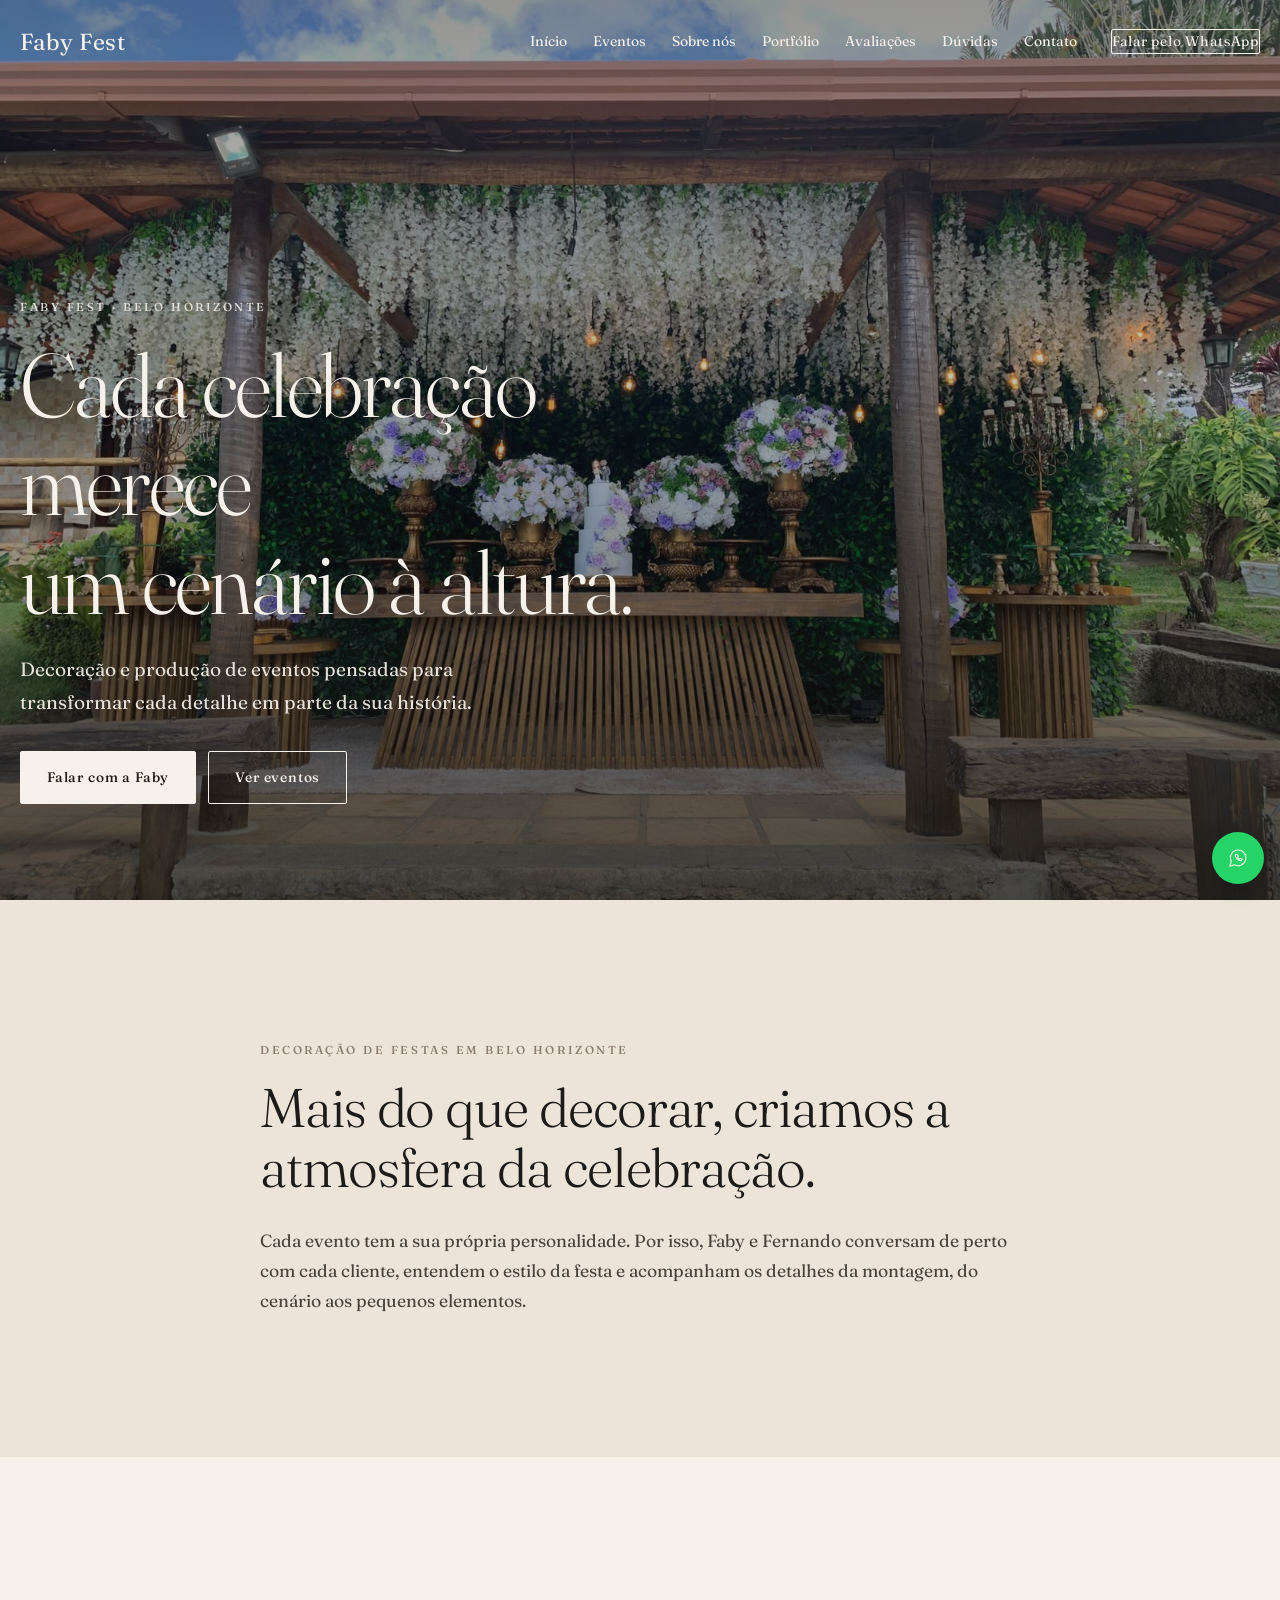
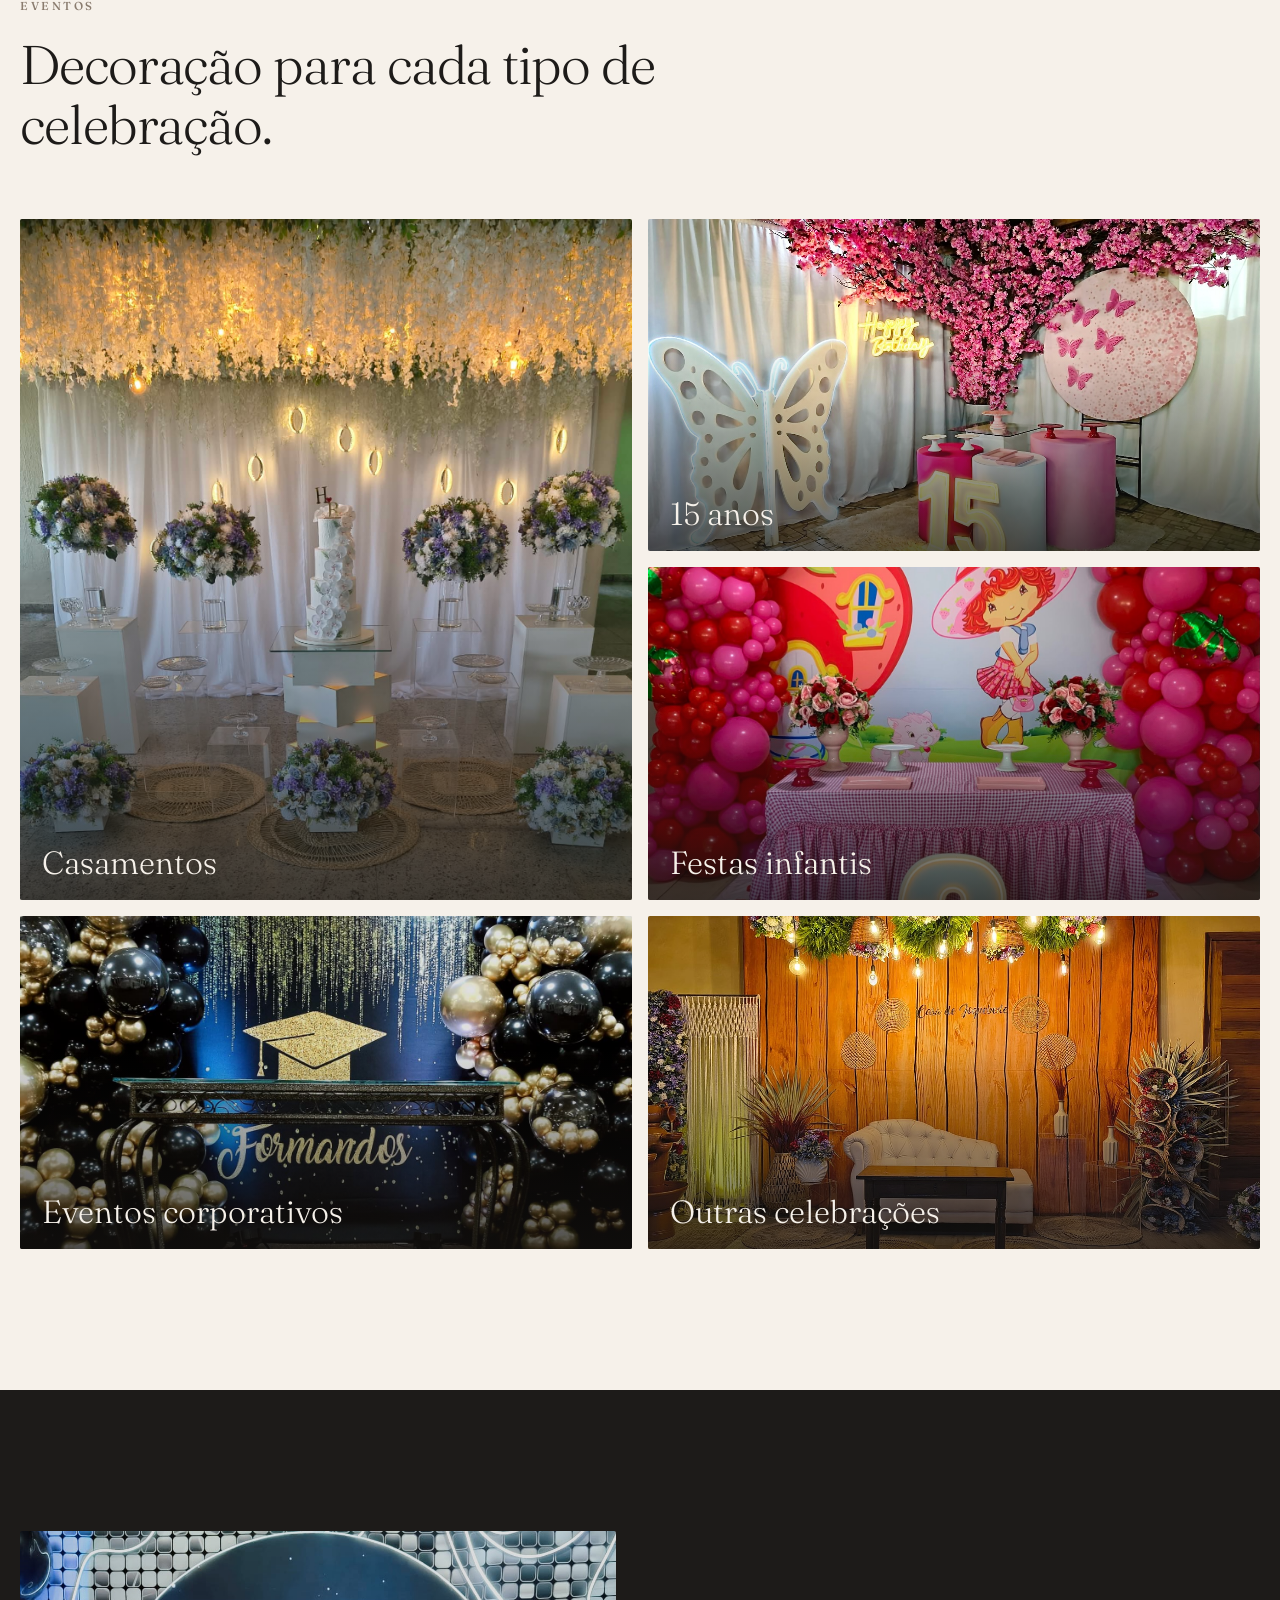
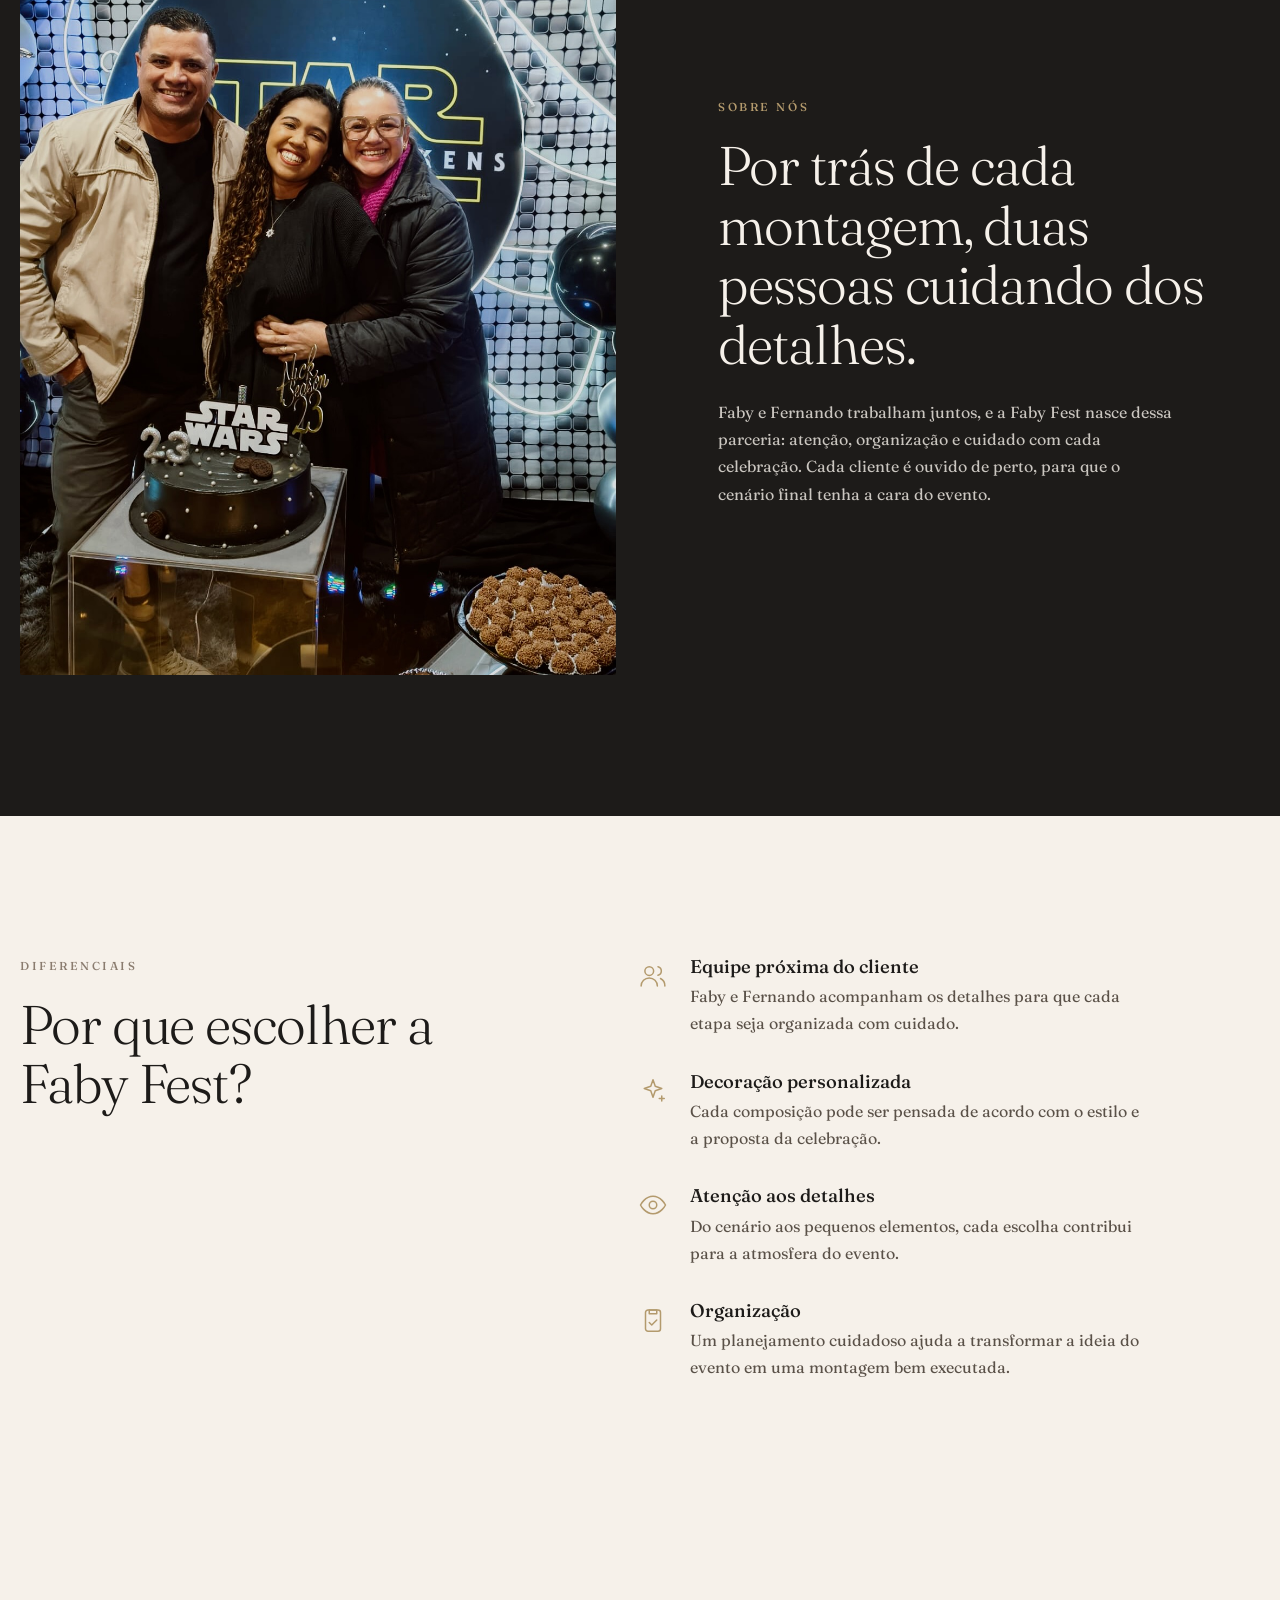
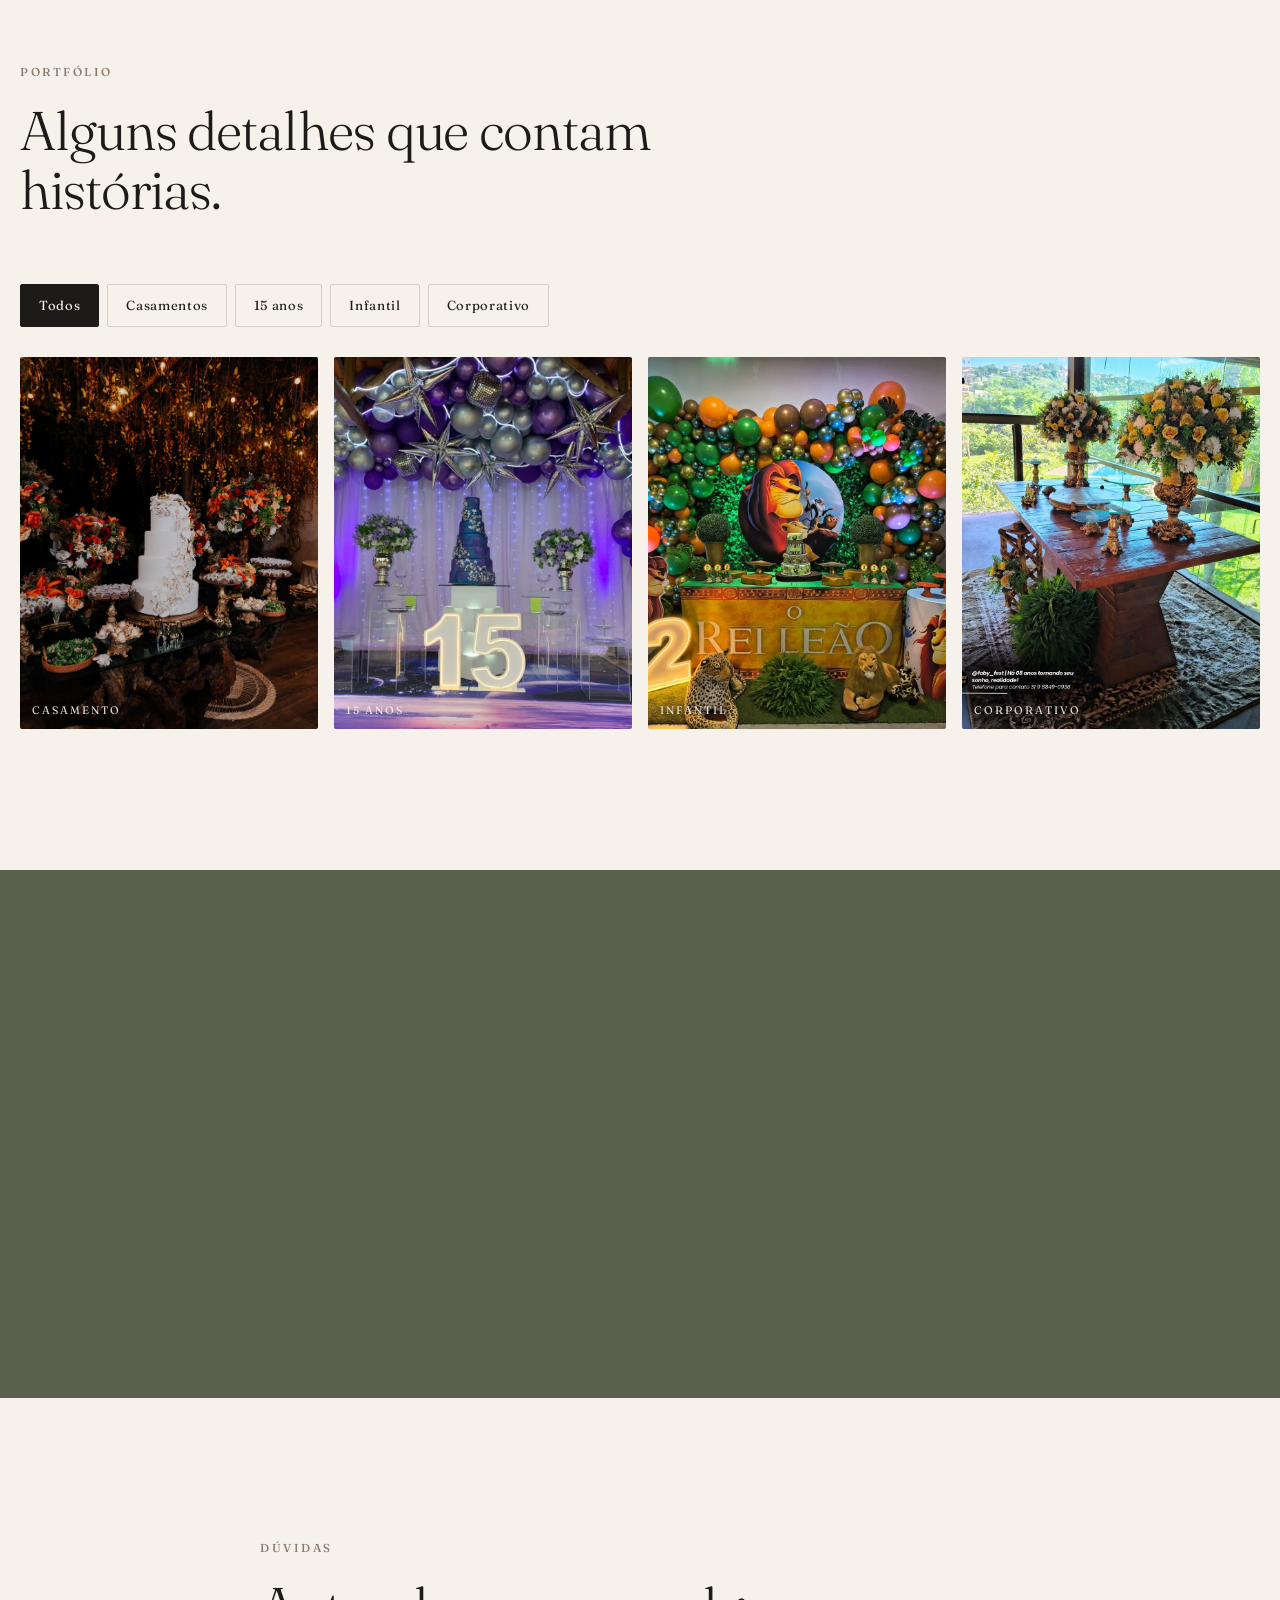
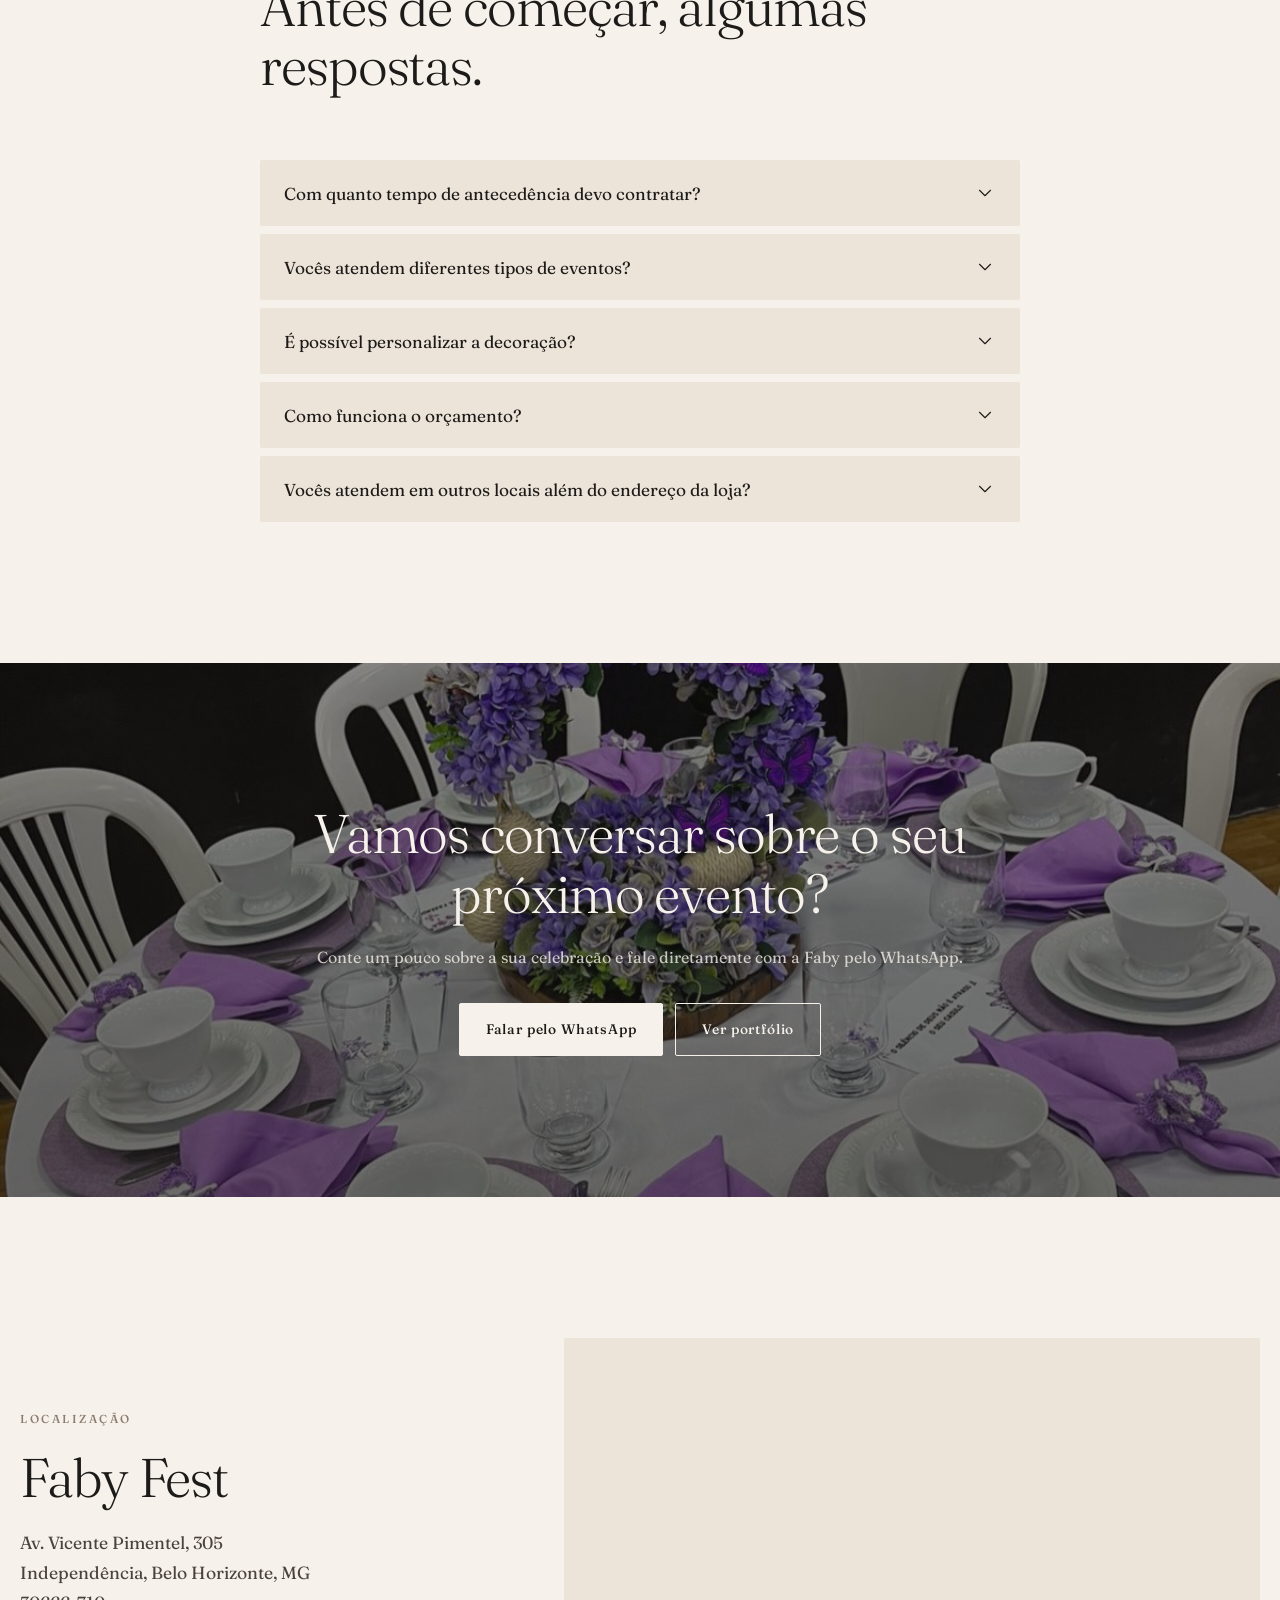
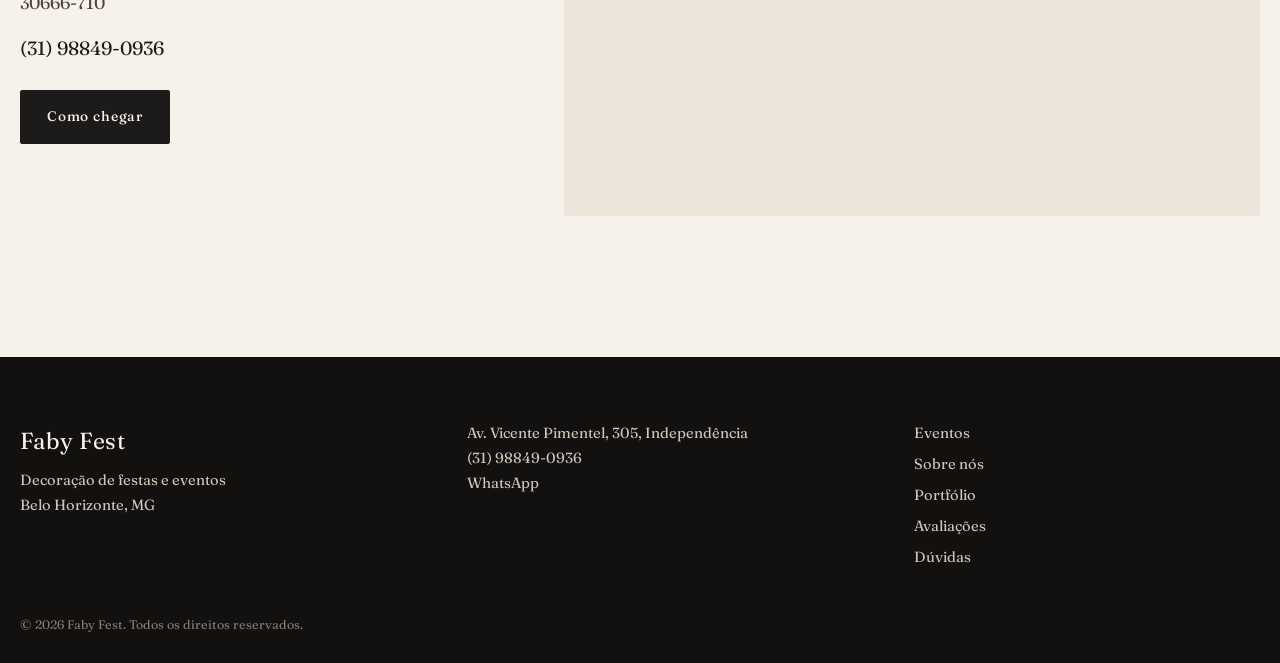
==== index.html @ d01dd38c "Add files via upload" ====
<!DOCTYPE html>
<html lang="pt-BR">
<head>
<meta charset="utf-8">
<meta name="viewport" content="width=device-width, initial-scale=1">
<title>Faby Fest | Decoração de festas e eventos em Belo Horizonte</title>
<meta name="description" content="Decoração de festas e eventos em Belo Horizonte: casamentos, 15 anos, festas infantis e eventos corporativos, com Faby e Fernando cuidando de cada detalhe.">
<link rel="canonical" href="https://www.seudominio.com.br/">
<meta property="og:type" content="website">
<meta property="og:title" content="Faby Fest | Decoração de eventos em Belo Horizonte">
<meta property="og:description" content="Decoração personalizada para casamentos, 15 anos, festas infantis e eventos corporativos.">
<meta property="og:image" content="https://www.seudominio.com.br/images/hero-faby-fest.jpg">
<meta property="og:locale" content="pt_BR">
<link rel="preconnect" href="https://fonts.googleapis.com">
<link rel="preconnect" href="https://fonts.gstatic.com" crossorigin>
<link href="https://fonts.googleapis.com/css2?family=Fraunces:opsz,wght@9..144,300;9..144,400;9..144,500&display=swap" rel="stylesheet">
<link rel="stylesheet" href="style.css">
<script type="application/ld+json">
{"@context":"https://schema.org","@type":"LocalBusiness","name":"Faby Fest","description":"Decoração de festas e eventos em Belo Horizonte","telephone":"+5531988490936","url":"https://www.seudominio.com.br/","image":"https://www.seudominio.com.br/images/hero-faby-fest.jpg","address":{"@type":"PostalAddress","streetAddress":"Av. Vicente Pimentel, 305","addressLocality":"Belo Horizonte","addressRegion":"MG","postalCode":"30666-710","addressCountry":"BR"},"aggregateRating":{"@type":"AggregateRating","ratingValue":"5.0","reviewCount":"5"}}
</script>
</head>
<body>
<svg width="0" height="0" style="position:absolute" aria-hidden="true">
<symbol id="i-menu" viewBox="0 0 24 24"><path d="M4 8h16M4 16h16"/></symbol>
<symbol id="i-x" viewBox="0 0 24 24"><path d="M6 6l12 12M18 6L6 18"/></symbol>
<symbol id="i-l" viewBox="0 0 24 24"><path d="M15 5l-7 7 7 7"/></symbol>
<symbol id="i-r" viewBox="0 0 24 24"><path d="M9 5l7 7-7 7"/></symbol>
<symbol id="i-down" viewBox="0 0 24 24"><path d="M6 9l6 6 6-6"/></symbol>
<symbol id="i-wa" viewBox="0 0 24 24"><path d="M3 21l1.7-5A8.5 8.5 0 1 1 8 19.3L3 21z"/><path d="M9 8.5c0 3.5 3 6.5 6.5 6.5l1-1.6-2-1-1 .8a4 4 0 0 1-2-2l.8-1-1-2z"/></symbol>
<symbol id="i-star" viewBox="0 0 24 24"><path fill="currentColor" stroke="none" d="M12 3l2.7 5.6 6.1.9-4.4 4.3 1 6.1L12 17l-5.4 2.9 1-6.1L3.2 9.5l6.1-.9z"/></symbol>
<symbol id="i-users" viewBox="0 0 24 24"><circle cx="9" cy="8" r="3.5"/><path d="M2.5 20a6.5 6.5 0 0 1 13 0M16 4.6a3.5 3.5 0 0 1 0 6.8M18 14a6.5 6.5 0 0 1 3.5 6"/></symbol>
<symbol id="i-spark" viewBox="0 0 24 24"><path d="M12 3l1.8 5.2L19 10l-5.2 1.8L12 17l-1.8-5.2L5 10l5.2-1.8zM19 16v4M17 18h4"/></symbol>
<symbol id="i-eye" viewBox="0 0 24 24"><path d="M2 12s3.5-7 10-7 10 7 10 7-3.5 7-10 7S2 12 2 12z"/><circle cx="12" cy="12" r="3"/></symbol>
<symbol id="i-list" viewBox="0 0 24 24"><rect x="6" y="4" width="12" height="17" rx="2"/><path d="M9 4h6v3H9zM9 14l2 2 4-4"/></symbol>
<symbol id="i-quote" viewBox="0 0 24 24"><path fill="currentColor" stroke="none" d="M9 7H5v6h3c0 2-1 3-3 3v2c4 0 6-3 6-7V7zm10 0h-4v6h3c0 2-1 3-3 3v2c4 0 6-3 6-7V7z"/></symbol>
</svg>

<header class="site-header" id="top">
  <div class="wrap bar">
    <a class="brand" href="#inicio" aria-label="Faby Fest, início">Faby Fest</a>
    <nav id="nav" class="nav" aria-label="Principal">
      <a href="#inicio">Início</a><a href="#eventos">Eventos</a><a href="#sobre">Sobre nós</a><a href="#portfolio">Portfólio</a><a href="#avaliacoes">Avaliações</a><a href="#duvidas">Dúvidas</a><a href="#contato">Contato</a>
      <a class="btn btn-sm nav-cta" href="https://wa.me/5531988490936" data-wa target="_blank" rel="noopener">Falar pelo WhatsApp</a>
    </nav>
    <button class="menu-toggle" id="menuBtn" aria-expanded="false" aria-controls="nav" aria-label="Abrir menu">
      <svg class="ic" aria-hidden="true"><use href="#i-menu"/></svg>
    </button>
  </div>
</header>

<main>
<section class="hero" id="inicio">
  <img src="images/hero-faby-fest.jpg" alt="Decoração de evento montada pela Faby Fest em Belo Horizonte" fetchpriority="high" onerror="this.style.display='none'">
  <div class="wrap hero-in">
    <p class="eyebrow">Faby Fest · Belo Horizonte</p>
    <h1>Cada celebração merece<br>um cenário à altura.</h1>
    <p class="lead">Decoração e produção de eventos pensadas para transformar cada detalhe em parte da sua história.</p>
    <div class="actions">
      <a class="btn btn-solid" href="https://wa.me/5531988490936" data-wa target="_blank" rel="noopener">Falar com a Faby</a>
      <a class="btn btn-ghost" href="#eventos">Ver eventos</a>
    </div>
  </div>
  <a class="scroll" href="#introducao" aria-label="Rolar para baixo"><svg class="ic" aria-hidden="true"><use href="#i-down"/></svg></a>
</section>

<section class="sec intro" id="introducao">
  <div class="wrap narrow rv">
    <p class="eyebrow dark">Decoração de festas em Belo Horizonte</p>
    <h2>Mais do que decorar, criamos a atmosfera da celebração.</h2>
    <p>Cada evento tem a sua própria personalidade. Por isso, Faby e Fernando conversam de perto com cada cliente, entendem o estilo da festa e acompanham os detalhes da montagem, do cenário aos pequenos elementos.</p>
  </div>
</section>

<section class="sec" id="eventos">
  <div class="wrap">
    <div class="head rv"><p class="eyebrow dark">Eventos</p><h2>Decoração para cada tipo de celebração.</h2></div>
    <div class="seg">
      <figure class="s s1 rv"><img src="images/eventos-casamentos.jpg" alt="Decoração de casamento em Belo Horizonte" loading="lazy" onerror="this.style.display='none'"><figcaption><h3>Casamentos</h3><p>Composições pensadas para celebrar um dos dias mais especiais.</p></figcaption></figure>
      <figure class="s s2 rv"><img src="images/eventos-15-anos.jpg" alt="Decoração de festa de 15 anos" loading="lazy" onerror="this.style.display='none'"><figcaption><h3>15 anos</h3><p>Uma decoração marcante para uma celebração com personalidade.</p></figcaption></figure>
      <figure class="s s3 rv"><img src="images/eventos-infantis.jpg" alt="Decoração de festa infantil temática" loading="lazy" onerror="this.style.display='none'"><figcaption><h3>Festas infantis</h3><p>Cenários lúdicos, delicados e criados para cada tema.</p></figcaption></figure>
      <figure class="s s5 rv"><img src="images/eventos-corporativos.jpg" alt="Decoração de eventos corporativos" loading="lazy" onerror="this.style.display='none'"><figcaption><h3>Eventos corporativos</h3><p>Ambientes planejados para receber convidados, equipes e clientes com personalidade.</p></figcaption></figure>
      <figure class="s s6 rv"><img src="images/eventos-outros.jpg" alt="Decoração personalizada para outras celebrações" loading="lazy" onerror="this.style.display='none'"><figcaption><h3>Outras celebrações</h3><p>Projetos personalizados para diferentes momentos e formatos de evento.</p></figcaption></figure>
    </div>
  </div>
</section>

<section class="sec story" id="sobre">
  <div class="wrap story-in">
    <figure class="story-img rv"><img src="images/faby-fernando.jpg" alt="Faby e Fernando, da Faby Fest" loading="lazy" onerror="this.style.display='none'"></figure>
    <div class="story-tx rv">
      <p class="eyebrow">Sobre nós</p>
      <h2>Por trás de cada montagem, duas pessoas cuidando dos detalhes.</h2>
      <p>Faby e Fernando trabalham juntos, e a Faby Fest nasce dessa parceria: atenção, organização e cuidado com cada celebração. Cada cliente é ouvido de perto, para que o cenário final tenha a cara do evento.</p>
    </div>
  </div>
</section>

<section class="sec why">
  <div class="wrap why-in">
    <div class="rv"><p class="eyebrow dark">Diferenciais</p><h2>Por que escolher a Faby Fest?</h2></div>
    <ul class="why-list">
      <li class="rv"><svg class="ic" aria-hidden="true"><use href="#i-users"/></svg><div><h3>Equipe próxima do cliente</h3><p>Faby e Fernando acompanham os detalhes para que cada etapa seja organizada com cuidado.</p></div></li>
      <li class="rv"><svg class="ic" aria-hidden="true"><use href="#i-spark"/></svg><div><h3>Decoração personalizada</h3><p>Cada composição pode ser pensada de acordo com o estilo e a proposta da celebração.</p></div></li>
      <li class="rv"><svg class="ic" aria-hidden="true"><use href="#i-eye"/></svg><div><h3>Atenção aos detalhes</h3><p>Do cenário aos pequenos elementos, cada escolha contribui para a atmosfera do evento.</p></div></li>
      <li class="rv"><svg class="ic" aria-hidden="true"><use href="#i-list"/></svg><div><h3>Organização</h3><p>Um planejamento cuidadoso ajuda a transformar a ideia do evento em uma montagem bem executada.</p></div></li>
    </ul>
  </div>
</section>

<section class="sec" id="portfolio">
  <div class="wrap">
    <div class="head rv"><p class="eyebrow dark">Portfólio</p><h2>Alguns detalhes que contam histórias.</h2></div>
    <div class="filters" role="group" aria-label="Filtrar galeria">
      <button class="on" data-f="all">Todos</button><button data-f="casamento">Casamentos</button><button data-f="15anos">15 anos</button><button data-f="infantil">Infantil</button><button data-f="corporativo">Corporativo</button>
    </div>
    <div class="gal" id="gal">
      <button class="g g1" data-c="casamento" data-l="Casamento"><img src="images/portfolio-01.jpg" alt="Detalhe de decoração de casamento" loading="lazy" onerror="this.style.display='none'"><span>Casamento</span></button>
      <button class="g g2" data-c="15anos" data-l="15 anos"><img src="images/portfolio-02.jpg" alt="Detalhe de decoração de festa de 15 anos" loading="lazy" onerror="this.style.display='none'"><span>15 anos</span></button>
      <button class="g g3" data-c="infantil" data-l="Infantil"><img src="images/portfolio-03.jpg" alt="Detalhe de decoração de festa infantil" loading="lazy" onerror="this.style.display='none'"><span>Infantil</span></button>
      <button class="g g5" data-c="corporativo" data-l="Corporativo"><img src="images/portfolio-05.jpg" alt="Ambiente de evento corporativo decorado" loading="lazy" onerror="this.style.display='none'"><span>Corporativo</span></button>
      <button class="g g6" data-c="casamento" data-l="Casamento"><img src="images/portfolio-06.jpg" alt="Mesa e cenário de casamento decorados" loading="lazy" onerror="this.style.display='none'"><span>Casamento</span></button>
      <button class="g g7" data-c="infantil" data-l="Infantil"><img src="images/portfolio-07.jpg" alt="Cenário lúdico de festa infantil" loading="lazy" onerror="this.style.display='none'"><span>Infantil</span></button>
      <button class="g g8" data-c="15anos" data-l="15 anos"><img src="images/portfolio-08.jpg" alt="Painel e mesa de festa de 15 anos" loading="lazy" onerror="this.style.display='none'"><span>15 anos</span></button>
    </div>
  </div>
</section>

<section class="sec rev" id="avaliacoes">
  <div class="wrap rev-in">
    <div class="stat rv">
      <p class="eyebrow">Avaliações no Google</p>
      <p class="num"><span id="count" data-to="5.0">5,0</span></p>
      <div class="stars" aria-label="Nota 5 de 5"><svg class="ic"><use href="#i-star"/></svg><svg class="ic"><use href="#i-star"/></svg><svg class="ic"><use href="#i-star"/></svg><svg class="ic"><use href="#i-star"/></svg><svg class="ic"><use href="#i-star"/></svg></div>
      <p class="small">Google · 5 avaliações</p>
    </div>
    <div class="cards">
      <blockquote class="card rv"><svg class="ic q" aria-hidden="true"><use href="#i-quote"/></svg><p>Profissionais com muito carinho e atenção em tudo que faz uma equipe maravilhosa!</p><footer>Vitoria Maria <span>Google</span></footer></blockquote>
      <blockquote class="card rv"><svg class="ic q" aria-hidden="true"><use href="#i-quote"/></svg><p>São os melhores, toop.... Eu recomendo</p><footer>elton marcos <span>Google</span></footer></blockquote>
    </div>
  </div>
</section>

<section class="sec faq" id="duvidas">
  <div class="wrap narrow">
    <div class="head rv"><p class="eyebrow dark">Dúvidas</p><h2>Antes de começar, algumas respostas.</h2></div>
    <div class="acc">
      <div class="qa"><h3><button aria-expanded="false" aria-controls="a1" id="q1">Com quanto tempo de antecedência devo contratar?<svg class="ic" aria-hidden="true"><use href="#i-down"/></svg></button></h3><div class="ans" id="a1" role="region" aria-labelledby="q1"><p>O ideal é entrar em contato com antecedência para verificarmos a disponibilidade da data e entendermos todos os detalhes do evento. Em datas mais concorridas, quanto antes conversarmos, melhor.</p></div></div>
      <div class="qa"><h3><button aria-expanded="false" aria-controls="a2" id="q2">Vocês atendem diferentes tipos de eventos?<svg class="ic" aria-hidden="true"><use href="#i-down"/></svg></button></h3><div class="ans" id="a2" role="region" aria-labelledby="q2"><p>Sim. Trabalhamos com casamentos, 15 anos, festas infantis, eventos corporativos e outras celebrações. Conte o formato do seu evento e conversamos sobre as possibilidades.</p></div></div>
      <div class="qa"><h3><button aria-expanded="false" aria-controls="a3" id="q3">É possível personalizar a decoração?<svg class="ic" aria-hidden="true"><use href="#i-down"/></svg></button></h3><div class="ans" id="a3" role="region" aria-labelledby="q3"><p>Sim. A proposta é entender o estilo, o local e as necessidades de cada celebração para verificar a melhor possibilidade para o evento.</p></div></div>
      <div class="qa"><h3><button aria-expanded="false" aria-controls="a4" id="q4">Como funciona o orçamento?<svg class="ic" aria-hidden="true"><use href="#i-down"/></svg></button></h3><div class="ans" id="a4" role="region" aria-labelledby="q4"><p>O orçamento parte de uma conversa sobre o seu evento: data, local, estilo e o que você imagina. Fale com a Faby pelo WhatsApp para começar.</p></div></div>
      <div class="qa"><h3><button aria-expanded="false" aria-controls="a5" id="q5">Vocês atendem em outros locais além do endereço da loja?<svg class="ic" aria-hidden="true"><use href="#i-down"/></svg></button></h3><div class="ans" id="a5" role="region" aria-labelledby="q5"><p>Isso depende do local e da data do evento. Envie essas informações pelo WhatsApp e a Faby verifica a possibilidade com você.</p></div></div>
    </div>
  </div>
</section>

<section class="sec cta" id="contato">
  <div class="wrap narrow rv">
    <h2>Vamos conversar sobre o seu próximo evento?</h2>
    <p>Conte um pouco sobre a sua celebração e fale diretamente com a Faby pelo WhatsApp.</p>
    <div class="actions center">
      <a class="btn btn-solid" href="https://wa.me/5531988490936" data-wa target="_blank" rel="noopener">Falar pelo WhatsApp</a>
      <a class="btn btn-ghost" href="#portfolio">Ver portfólio</a>
    </div>
  </div>
</section>

<section class="sec loc" id="localizacao">
  <div class="wrap loc-in">
    <div class="rv">
      <p class="eyebrow dark">Localização</p>
      <h2>Faby Fest</h2>
      <address>Av. Vicente Pimentel, 305<br>Independência, Belo Horizonte, MG<br>30666-710</address>
      <p><a class="tel" href="tel:+5531988490936">(31) 98849-0936</a></p>
      <a class="btn btn-dark" href="https://www.google.com/maps/dir/?api=1&destination=Av.%20Vicente%20Pimentel%2C%20305%2C%20Independ%C3%AAncia%2C%20Belo%20Horizonte%20MG" target="_blank" rel="noopener">Como chegar</a>
    </div>
    <div class="map rv"><iframe title="Mapa da Faby Fest em Belo Horizonte" loading="lazy" referrerpolicy="no-referrer-when-downgrade" src="https://www.google.com/maps?q=Av.+Vicente+Pimentel,+305,+Independ%C3%AAncia,+Belo+Horizonte,+MG&output=embed"></iframe></div>
  </div>
</section>
</main>

<footer class="foot">
  <div class="wrap foot-in">
    <div><p class="brand">Faby Fest</p><p>Decoração de festas e eventos</p><p>Belo Horizonte, MG</p></div>
    <div><p>Av. Vicente Pimentel, 305, Independência</p><p><a href="tel:+5531988490936">(31) 98849-0936</a></p><p><a href="https://wa.me/5531988490936" data-wa target="_blank" rel="noopener">WhatsApp</a></p></div>
    <nav aria-label="Rodapé"><a href="#eventos">Eventos</a><a href="#sobre">Sobre nós</a><a href="#portfolio">Portfólio</a><a href="#avaliacoes">Avaliações</a><a href="#duvidas">Dúvidas</a></nav>
  </div>
  <p class="wrap copy">© 2026 Faby Fest. Todos os direitos reservados.</p>
</footer>

<a class="fab" href="https://wa.me/5531988490936" data-wa target="_blank" rel="noopener" aria-label="Falar com a Faby pelo WhatsApp"><svg class="ic" aria-hidden="true"><use href="#i-wa"/></svg><span class="tip">Falar com a Faby</span></a>

<div class="lb" id="lb" role="dialog" aria-modal="true" aria-label="Galeria ampliada" hidden>
  <button class="lb-x" aria-label="Fechar"><svg class="ic"><use href="#i-x"/></svg></button>
  <button class="lb-n lb-p" aria-label="Anterior"><svg class="ic"><use href="#i-l"/></svg></button>
  <figure><img id="lbImg" alt=""><figcaption id="lbCap"></figcaption></figure>
  <button class="lb-n lb-nx" aria-label="Próxima"><svg class="ic"><use href="#i-r"/></svg></button>
</div>
<script src="script.js" defer></script>
</body>
</html>
---- style.css ----
:root{--ivory:#f6f1ea;--sand:#ece4d8;--ink:#1d1b19;--taupe:#8a7c6f;--gold:#b39a6d;--olive:#59614d;--line:rgba(29,27,25,.16);--r:2px;--h:76px}
*,*::before,*::after{box-sizing:border-box;margin:0}
html{scroll-behavior:smooth;scroll-padding-top:70px;overflow-x:clip}
body{font-family:'Fraunces',Georgia,serif;font-weight:400;background:var(--ivory);color:var(--ink);line-height:1.7;overflow-x:clip;-webkit-font-smoothing:antialiased}
img{display:block;max-width:100%}
a{color:inherit;text-decoration:none}
button{font:inherit;color:inherit;background:none;border:0;cursor:pointer}
.ic{width:22px;height:22px;fill:none;stroke:currentColor;stroke-width:1.2;stroke-linecap:round;stroke-linejoin:round;flex:none}
:focus-visible{outline:2px solid var(--gold);outline-offset:3px}
.wrap{width:min(1240px,100% - 40px);margin-inline:auto}
.narrow{width:min(760px,100% - 40px)}
h1,h2,h3{font-weight:300;line-height:1.1;letter-spacing:-.02em}
h1{font-size:clamp(2.3rem,8.5vw,5.6rem)}
h2{font-size:clamp(1.9rem,5.5vw,3.4rem)}
h3{font-weight:500;font-size:1.15rem;letter-spacing:0}
.eyebrow{font-size:.72rem;font-weight:500;letter-spacing:.22em;text-transform:uppercase;margin-bottom:18px;color:var(--gold)}
.eyebrow.dark{color:var(--taupe)}
.sec{padding:clamp(72px,11vw,150px) 0}
.head{margin-bottom:clamp(32px,5vw,64px);max-width:640px}
.btn{display:inline-flex;align-items:center;justify-content:center;padding:14px 26px;border:1px solid currentColor;border-radius:var(--r);font-size:.86rem;font-weight:500;letter-spacing:.06em;transition:background .3s,color .3s,border-color .3s}
.btn-sm{padding:10px 18px}
.btn-solid{background:var(--ivory);color:var(--ink);border-color:var(--ivory)}
.btn-solid:hover{background:var(--gold);border-color:var(--gold)}
.btn-ghost{color:inherit}
.btn-ghost:hover{background:rgba(255,255,255,.12)}
.btn-dark{background:var(--ink);color:var(--ivory);border-color:var(--ink)}
.btn-dark:hover{background:var(--olive);border-color:var(--olive)}
.actions{display:flex;flex-wrap:wrap;gap:12px;margin-top:32px}.center{justify-content:center}

/* header */
.site-header{position:fixed;inset:0 0 auto;z-index:50;color:var(--ivory);transition:background .35s,padding .35s,color .35s;padding:22px 0}
.site-header.solid{background:rgba(246,241,234,.95);color:var(--ink);padding:10px 0;backdrop-filter:blur(8px)}
.bar{display:flex;align-items:center;justify-content:space-between}
.brand{font-size:1.45rem;font-weight:400;letter-spacing:.02em}
.nav{position:fixed;inset:0 0 0 auto;width:min(340px,86vw);background:var(--ink);color:var(--ivory);display:flex;flex-direction:column;justify-content:center;gap:6px;padding:40px 32px;transform:translateX(100%);transition:transform .4s cubic-bezier(.2,.7,.2,1);visibility:hidden}
.nav.open{transform:none;visibility:visible}
.nav a{font-size:1.5rem;font-weight:300;padding:6px 0}
.nav a:hover{color:var(--gold)}
.nav-cta{margin-top:20px;font-size:.86rem!important;align-self:flex-start}
.menu-toggle{position:relative;z-index:60;padding:8px;margin-right:-8px}
.nav.open~.menu-toggle{color:var(--ivory)}
@media(min-width:960px){
.menu-toggle{display:none}
.nav{position:static;flex-direction:row;align-items:center;width:auto;padding:0;background:none;color:inherit;transform:none;visibility:visible;gap:26px}
.nav a{font-size:.88rem;font-weight:400;padding:0}
.nav-cta{margin:0 0 0 8px}
}

/* hero */
.hero{position:relative;min-height:100svh;display:flex;align-items:flex-end;color:var(--ivory);background:#2a2622;overflow:hidden}
.hero>img{position:absolute;inset:0;width:100%;height:100%;object-fit:cover}
.hero::after{content:"";position:absolute;inset:0;background:linear-gradient(180deg,rgba(20,18,16,.45) 0%,rgba(20,18,16,.25) 40%,rgba(20,18,16,.78) 100%)}
.hero-in{position:relative;z-index:2;padding:130px 0 96px}
.hero h1{max-width:13ch}
.lead{max-width:44ch;margin-top:22px;font-size:clamp(1rem,2.4vw,1.2rem);opacity:.92}
.scroll{position:absolute;z-index:2;right:24px;bottom:28px;opacity:.8}
.hero-in .eyebrow{color:var(--ivory);opacity:.85}

/* intro */
.intro{background:var(--sand)}
.intro h2{margin-bottom:28px}
.intro p:last-child{color:#4a433c;font-size:1.1rem}

/* segments */
.seg{display:grid;grid-auto-rows:64vw;gap:12px}
.s{position:relative;overflow:hidden;background:#d9cfc1;border-radius:var(--r)}
.s img,.g img{position:absolute;inset:0;width:100%;height:100%;object-fit:cover;transition:transform .9s cubic-bezier(.2,.7,.2,1)}
.s::after{content:"";position:absolute;inset:0;background:linear-gradient(180deg,transparent 40%,rgba(20,18,16,.72));transition:background .5s}
.s:hover::after{background:linear-gradient(180deg,rgba(20,18,16,.25),rgba(20,18,16,.82))}
.s:hover img,.g:hover img{transform:scale(1.04)}
.s figcaption{position:absolute;z-index:2;inset:auto 22px 20px;color:var(--ivory)}
.s h3{font-weight:300;font-size:clamp(1.4rem,3vw,2rem);text-transform:none;transition:transform .5s}
.s p{font-size:.9rem;max-width:34ch;max-height:0;opacity:0;overflow:hidden;transition:max-height .5s,opacity .5s}
.s:hover h3{transform:translateY(-4px)}
.s:hover p,.s:focus-within p{max-height:6em;opacity:.92;margin-top:8px}
@media(hover:none){.s p{max-height:6em;opacity:.92;margin-top:8px}}
@media(min-width:760px){
.seg{grid-template-columns:repeat(12,1fr);grid-auto-rows:clamp(200px,26vw,400px);gap:16px}
.s img{object-position:center 40%}
.s1{grid-column:1/7;grid-row:1/3}.s2{grid-column:7/13;grid-row:1/2}.s3{grid-column:7/13;grid-row:2/3}
.s5{grid-column:1/7;grid-row:3/4}.s6{grid-column:7/13;grid-row:3/4}
}

/* story */
.story{background:var(--ink);color:var(--ivory)}
.story-in{display:grid;gap:36px;align-items:center}
.story-img{aspect-ratio:4/5;background:#33302b;overflow:hidden;border-radius:var(--r)}
.story-img img{width:100%;height:100%;object-fit:cover}
.story-tx h2{margin-bottom:24px}
.story-tx p:last-child{opacity:.8;max-width:46ch}
@media(min-width:900px){.story-in{grid-template-columns:1.1fr 1fr;gap:clamp(48px,8vw,120px)}.story-img{aspect-ratio:4/5}}

/* why */
.why-in{display:grid;gap:40px}
.why-list{list-style:none;padding:0;display:grid;gap:34px}
.why-list li{display:flex;gap:22px}
.why-list .ic{width:30px;height:30px;color:var(--gold);margin-top:4px}
.why-list p{color:#5a5148;margin-top:6px;max-width:46ch}
@media(min-width:900px){.why-in{grid-template-columns:1fr 1.2fr;gap:100px}.why-in>div:first-child{position:sticky;top:120px;align-self:start}}

/* gallery */
.filters{display:flex;gap:8px;overflow-x:auto;padding-bottom:6px;margin-bottom:24px;scrollbar-width:none}
.filters button{flex:none;padding:9px 18px;border:1px solid var(--line);border-radius:var(--r);font-size:.82rem;letter-spacing:.05em;transition:all .3s}
.filters button:hover{border-color:var(--ink)}
.filters button.on{background:var(--ink);color:var(--ivory);border-color:var(--ink)}
.gal{display:flex;gap:12px;overflow-x:auto;scroll-snap-type:x mandatory;overscroll-behavior-x:contain;-webkit-overflow-scrolling:touch;scrollbar-width:none;margin-inline:-20px;padding-inline:20px;scroll-padding-inline:20px}
.gal::-webkit-scrollbar{display:none}
.gal .g{flex:0 0 78%;aspect-ratio:4/5;scroll-snap-align:start}
.g{position:relative;overflow:hidden;background:#d9cfc1;border-radius:var(--r);display:block;padding:0}
.g span{position:absolute;left:12px;bottom:10px;z-index:2;color:var(--ivory);font-size:.68rem;letter-spacing:.18em;text-transform:uppercase;opacity:.9;text-shadow:0 1px 8px rgba(0,0,0,.5)}
.g[hidden]{display:none}
.g.rv:not(.in){opacity:0}
@media(min-width:600px){.gal .g{flex-basis:calc((100% - 24px)/3)}}
@media(min-width:800px){.gal{margin-inline:0;padding-inline:0;scroll-padding-inline:0;gap:16px}.gal .g{flex-basis:calc((100% - 32px)/3)}}
@media(min-width:1000px){.gal .g{flex-basis:calc((100% - 48px)/4)}}

/* reviews */
.rev{background:var(--olive);color:var(--ivory)}
.rev-in{display:grid;gap:44px;align-items:center}
.num{font-size:clamp(4.5rem,16vw,9rem);font-weight:300;line-height:1;letter-spacing:-.04em}
.stars{display:flex;gap:4px;color:var(--gold);margin:8px 0 12px}
.small{font-size:.85rem;opacity:.8}
.cards{display:grid;gap:14px}
.card{background:rgba(246,241,234,.08);padding:30px 28px;border-radius:var(--r)}
.card .q{width:28px;height:28px;color:var(--gold);margin-bottom:14px}
.card p{font-size:1.15rem;line-height:1.55}
.card footer{margin-top:20px;font-size:.85rem;display:flex;justify-content:space-between;gap:12px}
.card footer span{opacity:.6;letter-spacing:.1em;text-transform:uppercase;font-size:.7rem}
@media(min-width:900px){.rev-in{grid-template-columns:.8fr 1.4fr;gap:90px}.cards{grid-template-columns:1fr 1fr}}

/* faq */
.acc{display:grid;gap:8px}
.qa{background:var(--sand);border-radius:var(--r)}
.qa button{display:flex;justify-content:space-between;align-items:center;gap:20px;width:100%;text-align:left;padding:22px 24px;font-size:1.08rem;font-weight:400;letter-spacing:0}
.qa .ic{transition:transform .35s}
.qa button[aria-expanded=true] .ic{transform:rotate(180deg)}
.ans{display:grid;grid-template-rows:0fr;transition:grid-template-rows .4s}
.ans p{overflow:hidden;padding:0 24px;color:#5a5148;transition:padding .4s}
.qa button[aria-expanded=true]+*{}
.ans.open{grid-template-rows:1fr}.ans.open p{padding-bottom:24px}

/* cta */
.cta{background:linear-gradient(180deg,rgba(20,18,16,.5),rgba(20,18,16,.62)),url(images/cta-faby-fest.jpg) 50% 35%/cover no-repeat,var(--ink);color:var(--ivory);text-align:center}
@media(min-width:760px){.cta{background-position:0 0,50% 45%,0 0}}
.cta p{margin-top:20px;opacity:.8}

/* location */
.loc-in{display:grid;gap:36px;align-items:center}
.loc address{font-style:normal;margin:20px 0 14px;font-size:1.1rem;color:#4a433c}
.tel{display:inline-block;margin-bottom:26px;font-size:1.2rem}
.map{aspect-ratio:4/3;background:var(--sand);border-radius:var(--r);overflow:hidden}
.map iframe{width:100%;height:100%;border:0;filter:grayscale(.35) sepia(.15)}
@media(min-width:900px){.loc-in{grid-template-columns:1fr 1.5fr;gap:80px}.map{aspect-ratio:16/11}}

/* footer */
.foot{background:#121110;color:#cfc6ba;padding:64px 0 28px;font-size:.92rem}
.foot-in{display:grid;gap:32px}
.foot .brand{color:var(--ivory);margin-bottom:8px}
.foot nav{display:flex;flex-direction:column;gap:6px}
.foot a:hover{color:var(--gold)}
.copy{margin-top:44px;font-size:.78rem;opacity:.6}
@media(min-width:760px){.foot-in{grid-template-columns:1.2fr 1.2fr 1fr}}

/* fab */
.fab{position:fixed;right:16px;bottom:calc(16px + env(safe-area-inset-bottom));z-index:40;width:52px;height:52px;border-radius:50%;background:#25D366;color:var(--ivory);display:grid;place-items:center;box-shadow:0 6px 18px rgba(0,0,0,.22);animation:fabIn .6s .8s both;transition:background .3s}
.fab:hover{background:#1fb857}
.tip{position:absolute;right:62px;background:var(--ink);color:var(--ivory);padding:7px 12px;border-radius:var(--r);font-size:.78rem;white-space:nowrap;opacity:0;pointer-events:none;transition:opacity .3s;display:none}
@media(hover:hover) and (min-width:900px){.tip{display:block}.fab:hover .tip{opacity:1}}
@keyframes fabIn{from{opacity:0;transform:translateY(14px)}to{opacity:1;transform:none}}

/* lightbox */
.lb{position:fixed;inset:0;z-index:100;background:rgba(14,13,12,.95);display:grid;place-items:center;padding:56px 12px 28px}
.lb[hidden]{display:none}
.lb figure{max-width:min(1100px,100%);text-align:center}
.lb img{max-width:100%;max-height:74vh;margin:auto;object-fit:contain}
.lb figcaption{color:var(--ivory);margin-top:12px;font-size:.8rem;letter-spacing:.16em;text-transform:uppercase}
.lb button{color:var(--ivory);width:46px;height:46px;display:grid;place-items:center;border:1px solid rgba(246,241,234,.3);border-radius:50%;transition:background .3s}
.lb button:hover{background:rgba(246,241,234,.14)}
.lb-x{position:absolute;top:12px;right:12px}
.lb-n{position:absolute;bottom:16px}.lb-p{left:calc(50% - 56px)}.lb-nx{left:calc(50% + 10px)}
@media(min-width:800px){.lb-n{bottom:auto;top:50%;transform:translateY(-50%)}.lb-p{left:24px}.lb-nx{left:auto;right:24px}.lb{padding:60px 96px}}

/* reveal */
.js .rv{opacity:0;transform:translateY(18px);transition:opacity .8s ease,transform .8s cubic-bezier(.2,.7,.2,1);transition-delay:var(--d,0s)}
.js .rv.in{opacity:1;transform:none}
@media(prefers-reduced-motion:reduce){
html{scroll-behavior:auto}
*,*::before,*::after{animation:none!important;transition-duration:.01ms!important}
.js .rv{opacity:1;transform:none}
}
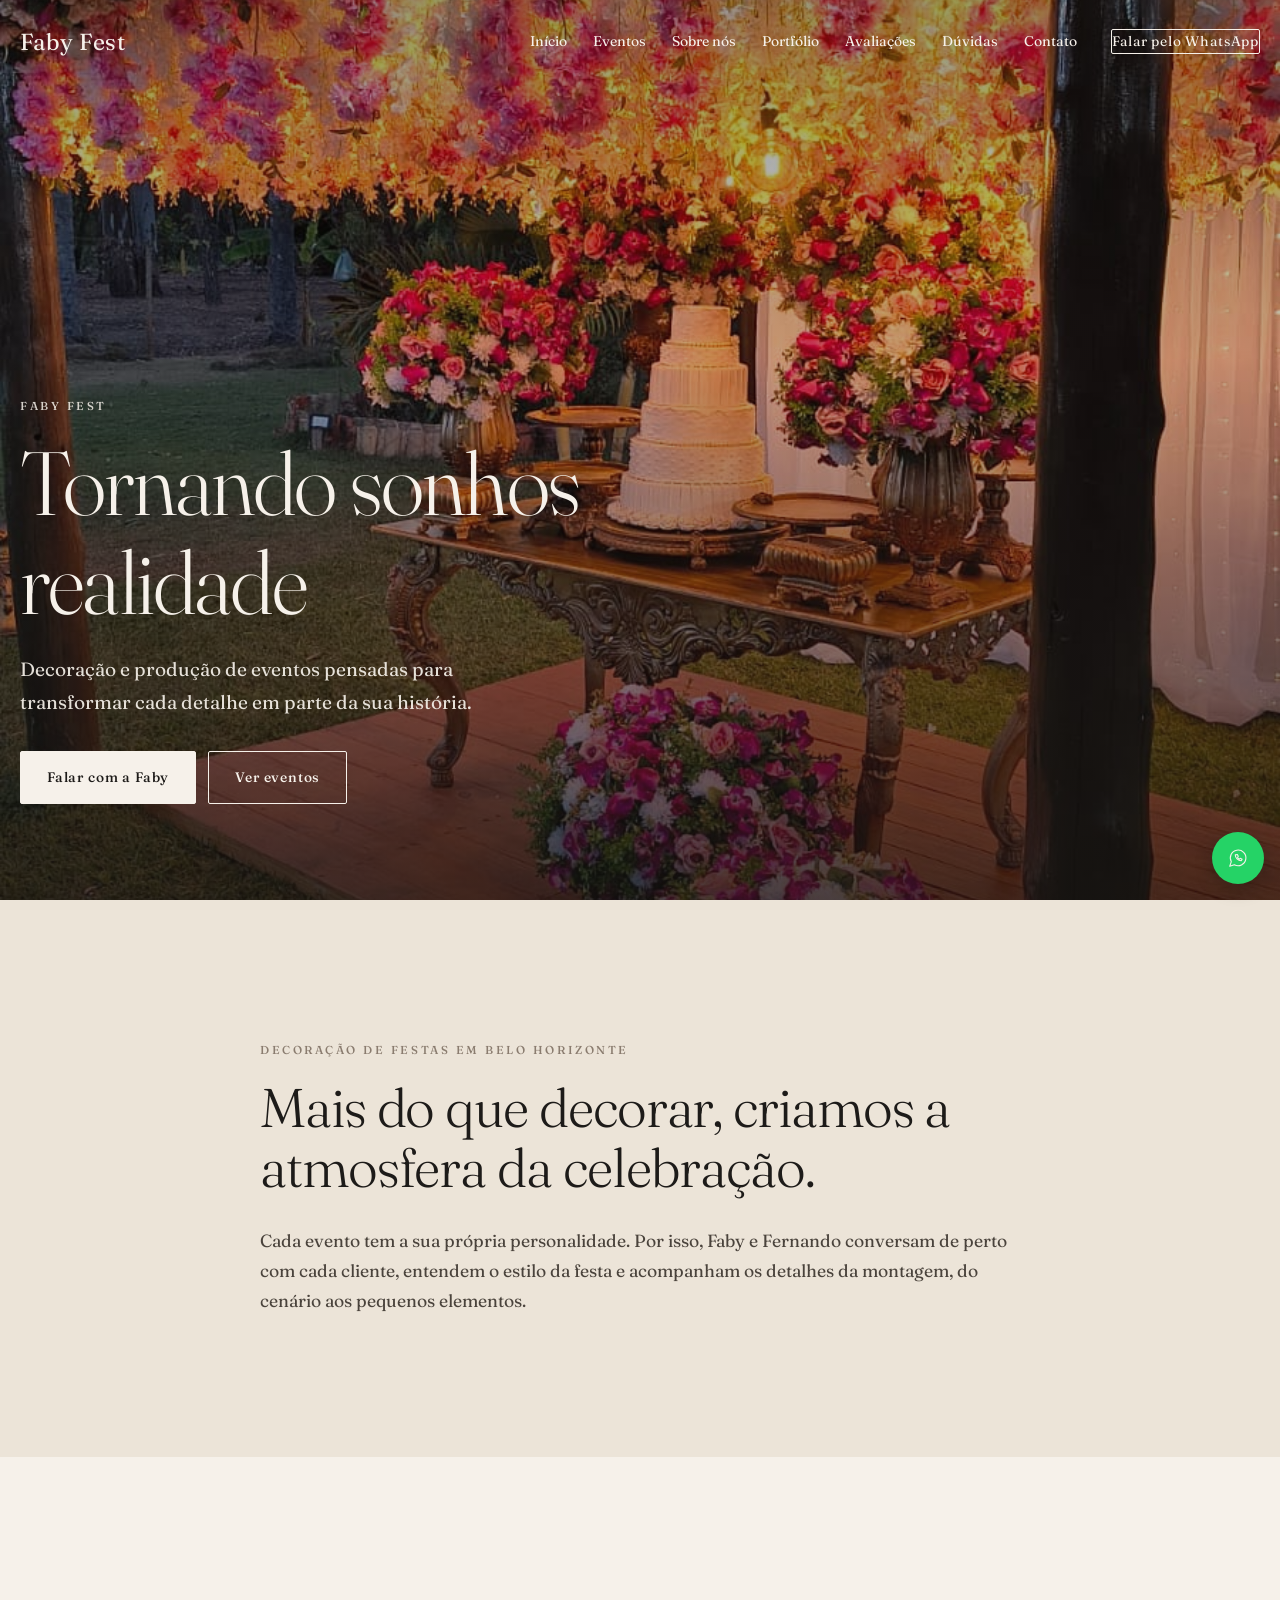
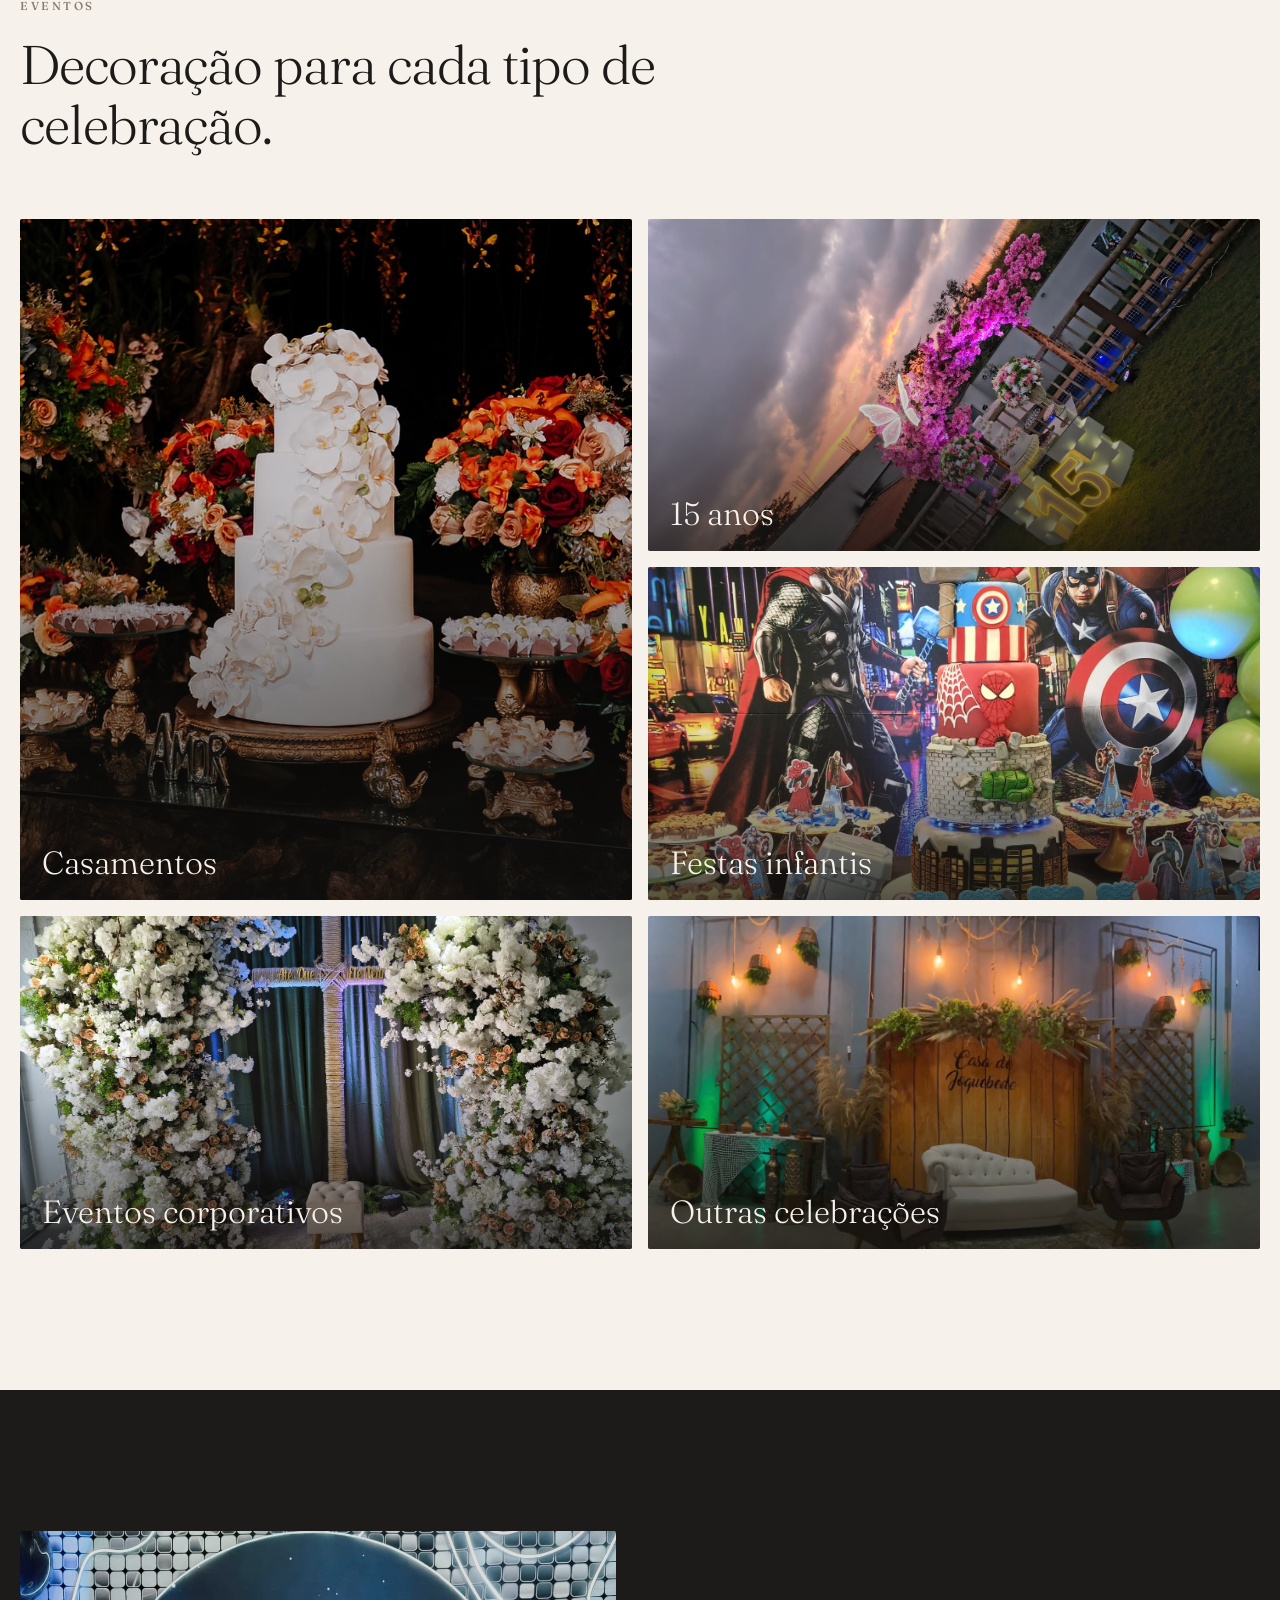
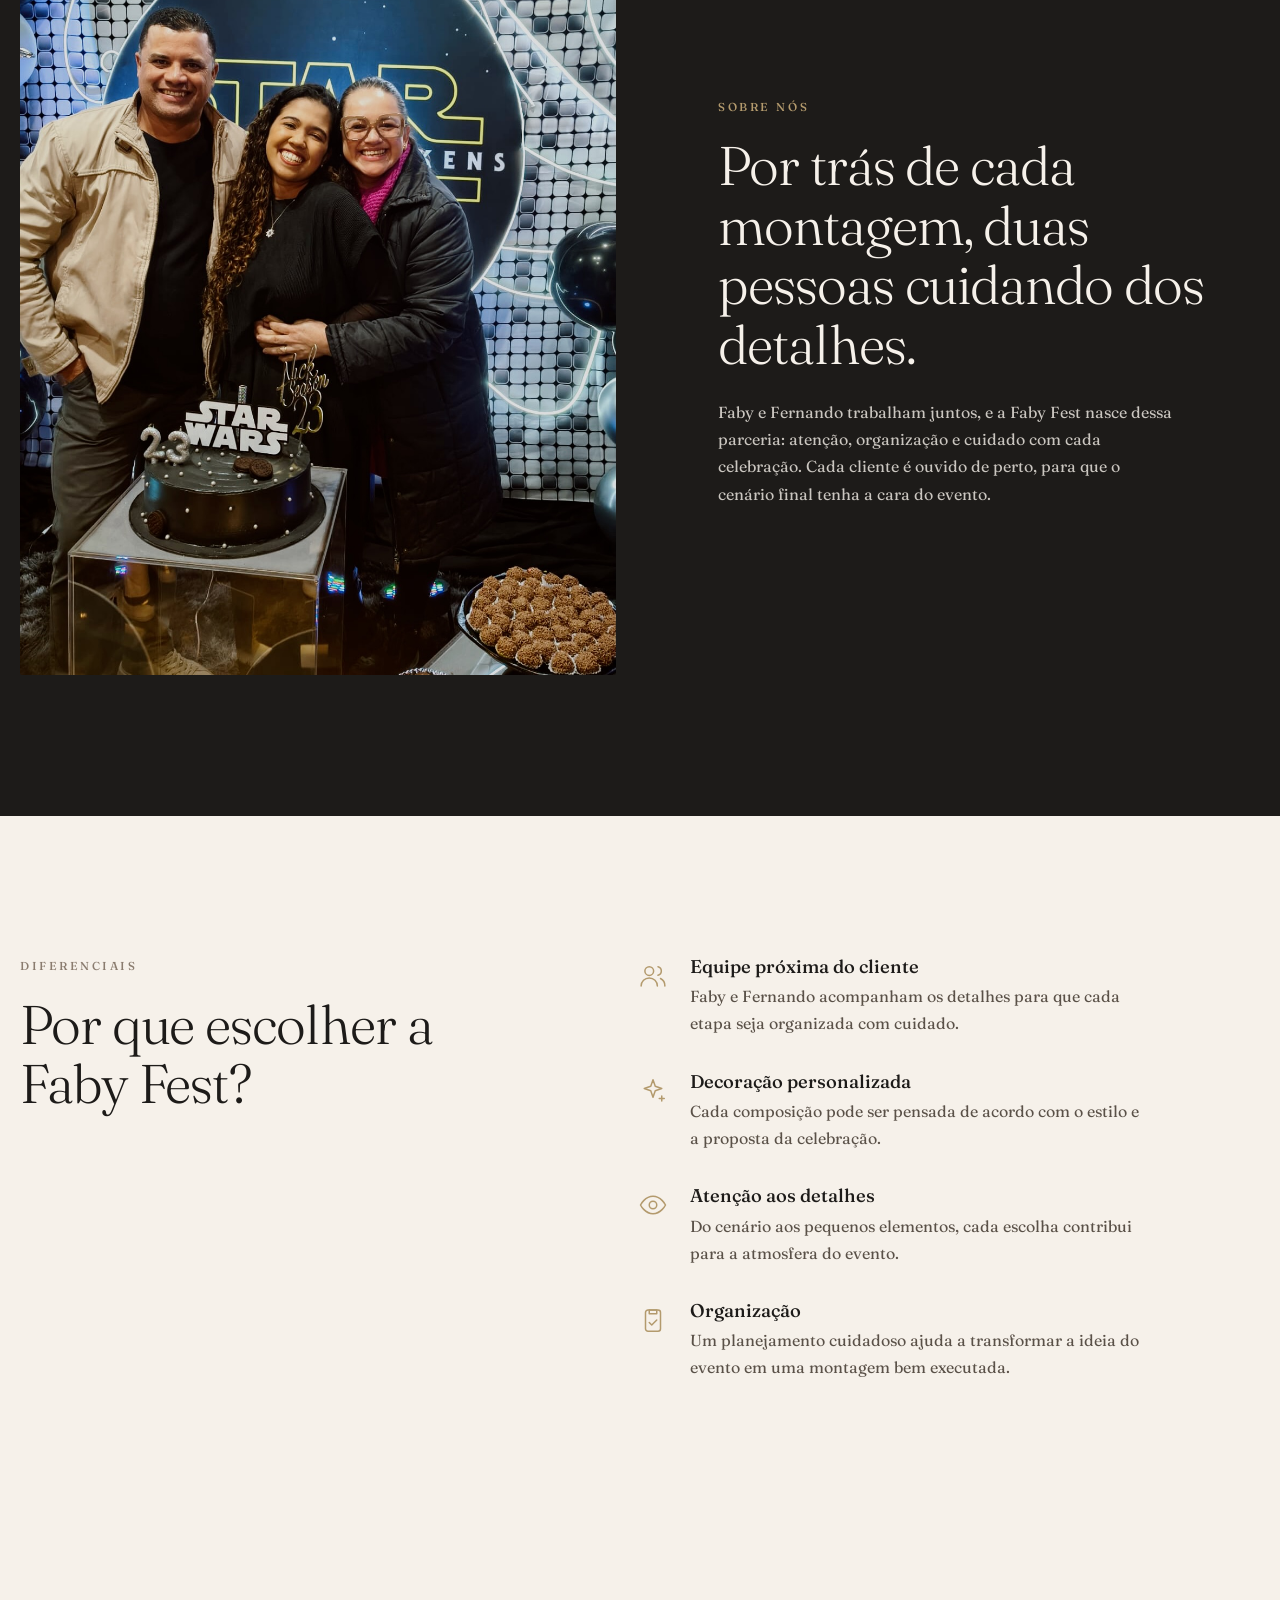
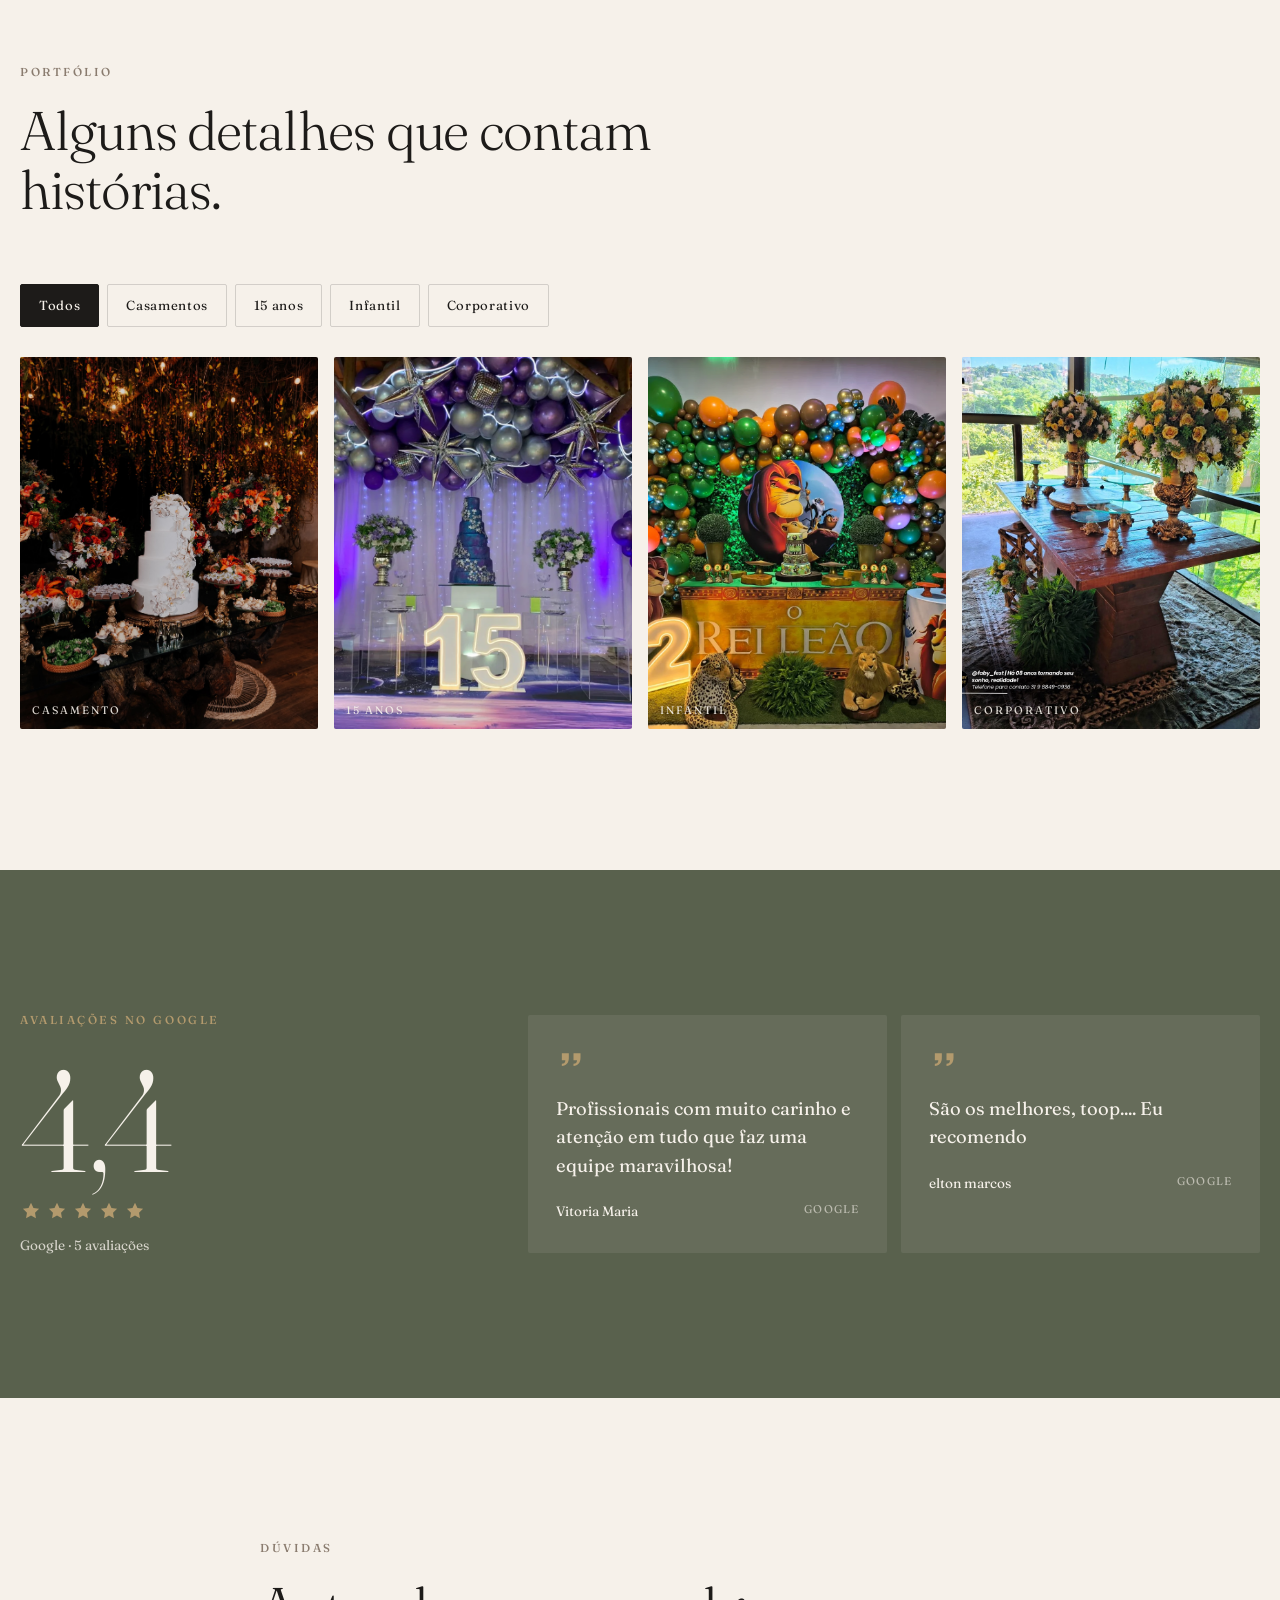
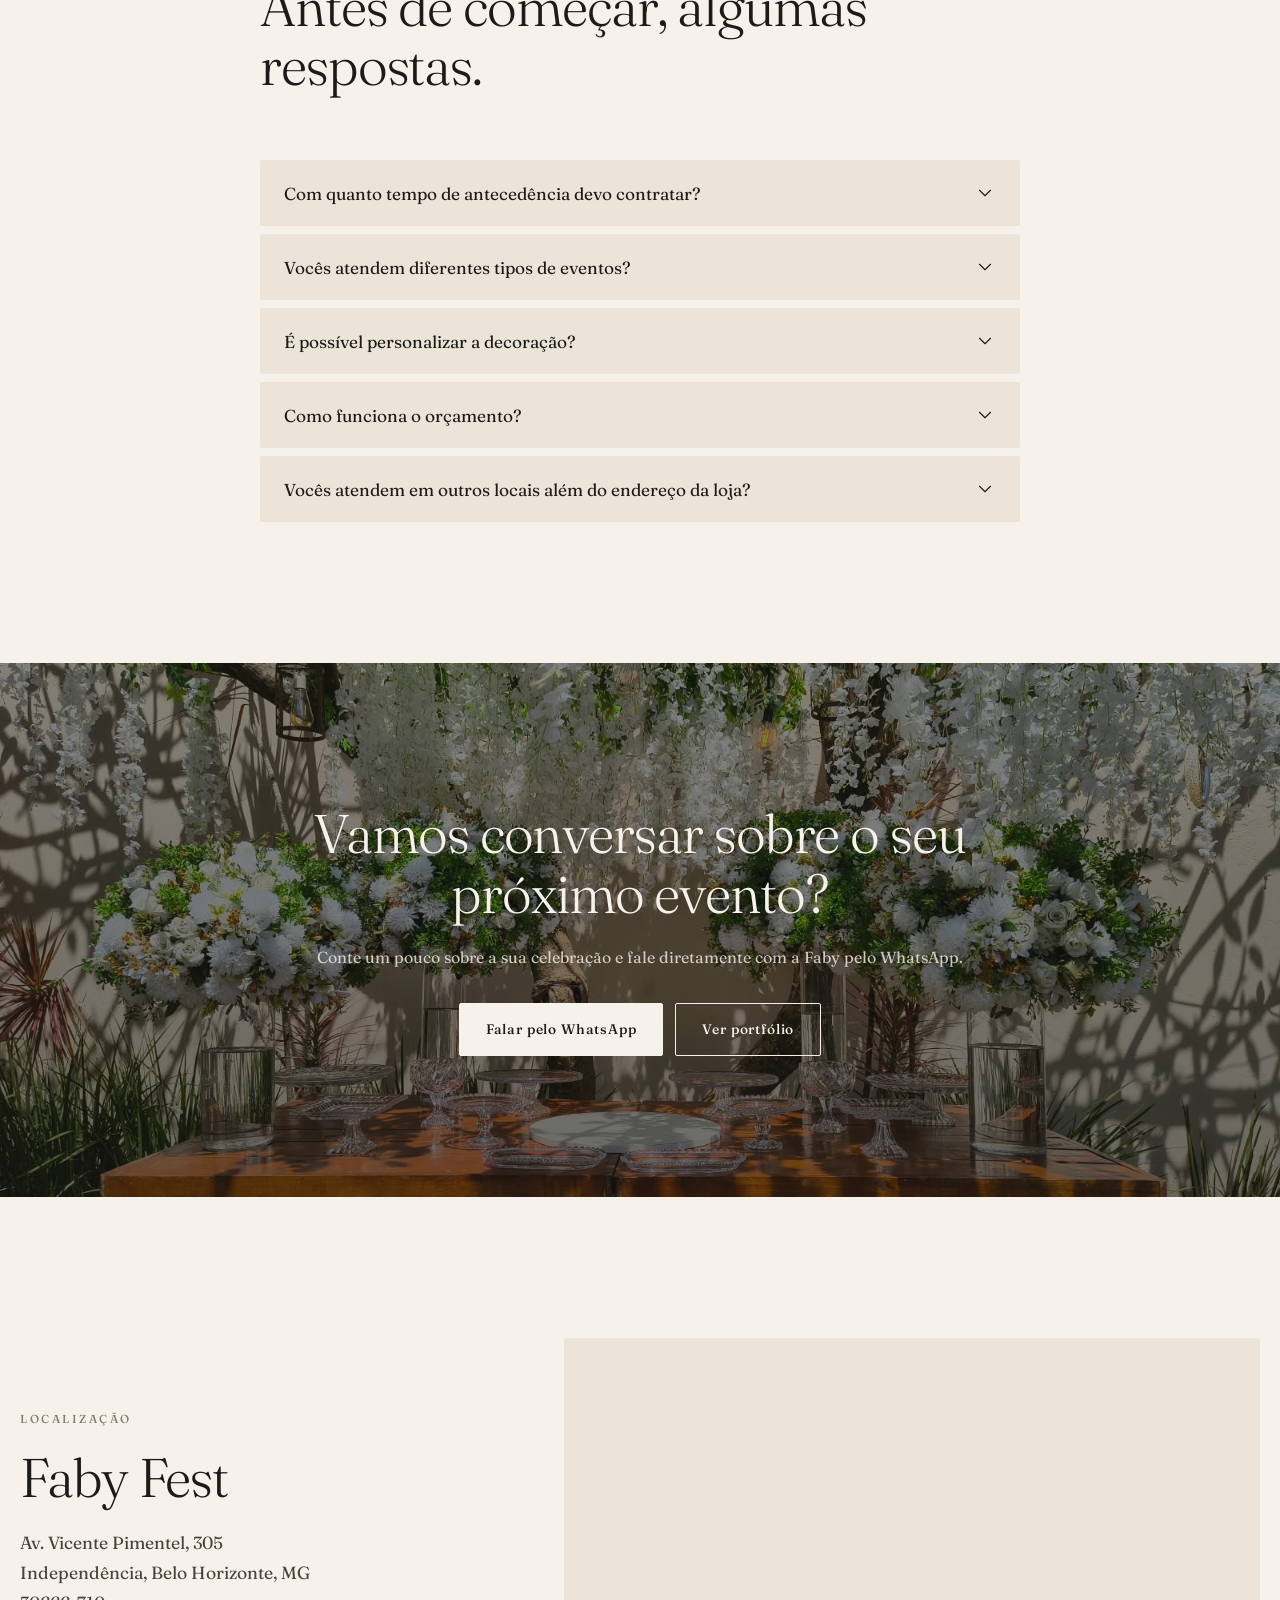
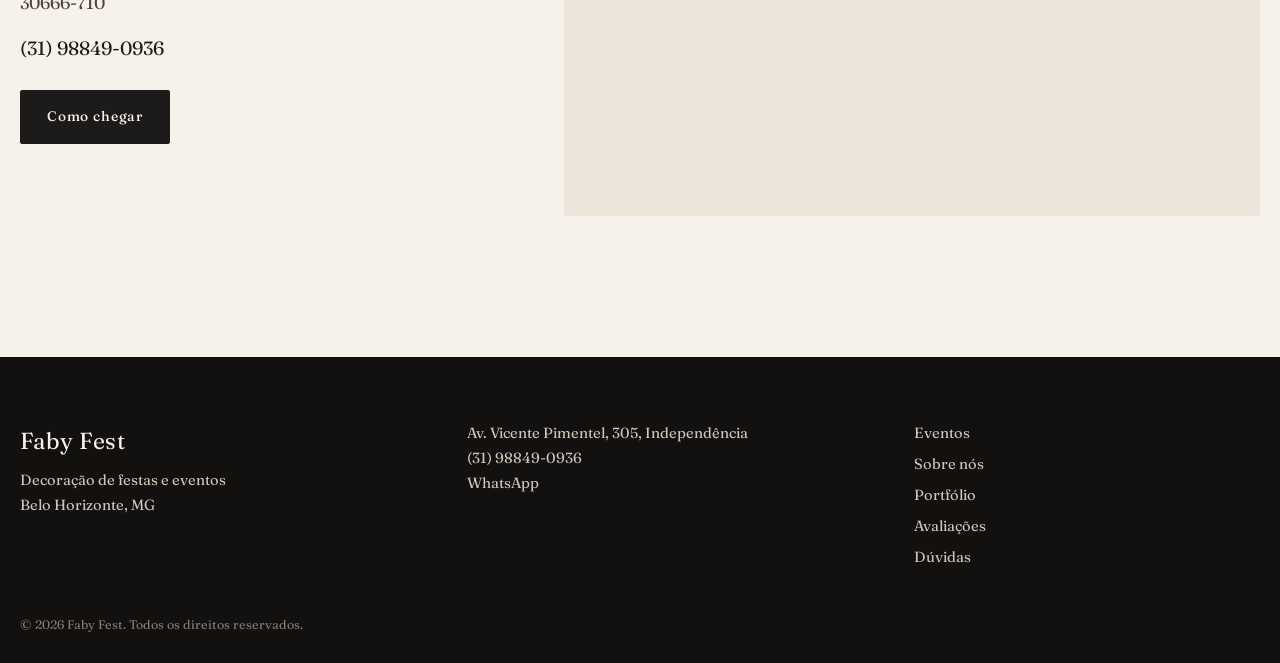
==== commit 5379af6b: "Atualiza site Faby Fest" ====
--- a/index.html
+++ b/index.html
@@ -52,8 +52,8 @@
 <section class="hero" id="inicio">
   <img src="images/hero-faby-fest.jpg" alt="Decoração de evento montada pela Faby Fest em Belo Horizonte" fetchpriority="high" onerror="this.style.display='none'">
   <div class="wrap hero-in">
-    <p class="eyebrow">Faby Fest · Belo Horizonte</p>
-    <h1>Cada celebração merece<br>um cenário à altura.</h1>
+    <p class="eyebrow">Faby Fest</p>
+    <h1>Tornando sonhos realidade</h1>
     <p class="lead">Decoração e produção de eventos pensadas para transformar cada detalhe em parte da sua história.</p>
     <div class="actions">
       <a class="btn btn-solid" href="https://wa.me/5531988490936" data-wa target="_blank" rel="noopener">Falar com a Faby</a>
--- a/style.css
+++ b/style.css
@@ -49,12 +49,13 @@
 /* hero */
 .hero{position:relative;min-height:100svh;display:flex;align-items:flex-end;color:var(--ivory);background:#2a2622;overflow:hidden}
 .hero>img{position:absolute;inset:0;width:100%;height:100%;object-fit:cover}
-.hero::after{content:"";position:absolute;inset:0;background:linear-gradient(180deg,rgba(20,18,16,.45) 0%,rgba(20,18,16,.25) 40%,rgba(20,18,16,.78) 100%)}
+.hero::after{content:"";position:absolute;inset:0;background:linear-gradient(180deg,rgba(20,18,16,.43) 0%,rgba(20,18,16,.24) 40%,rgba(20,18,16,.77) 100%)}
 .hero-in{position:relative;z-index:2;padding:130px 0 96px}
 .hero h1{max-width:13ch}
 .lead{max-width:44ch;margin-top:22px;font-size:clamp(1rem,2.4vw,1.2rem);opacity:.92}
 .scroll{position:absolute;z-index:2;right:24px;bottom:28px;opacity:.8}
 .hero-in .eyebrow{color:var(--ivory);opacity:.85}
+@media(max-width:767px){.hero h1{font-size:2.9rem}.hero .lead{font-size:1.1rem}}
 
 /* intro */
 .intro{background:var(--sand)}
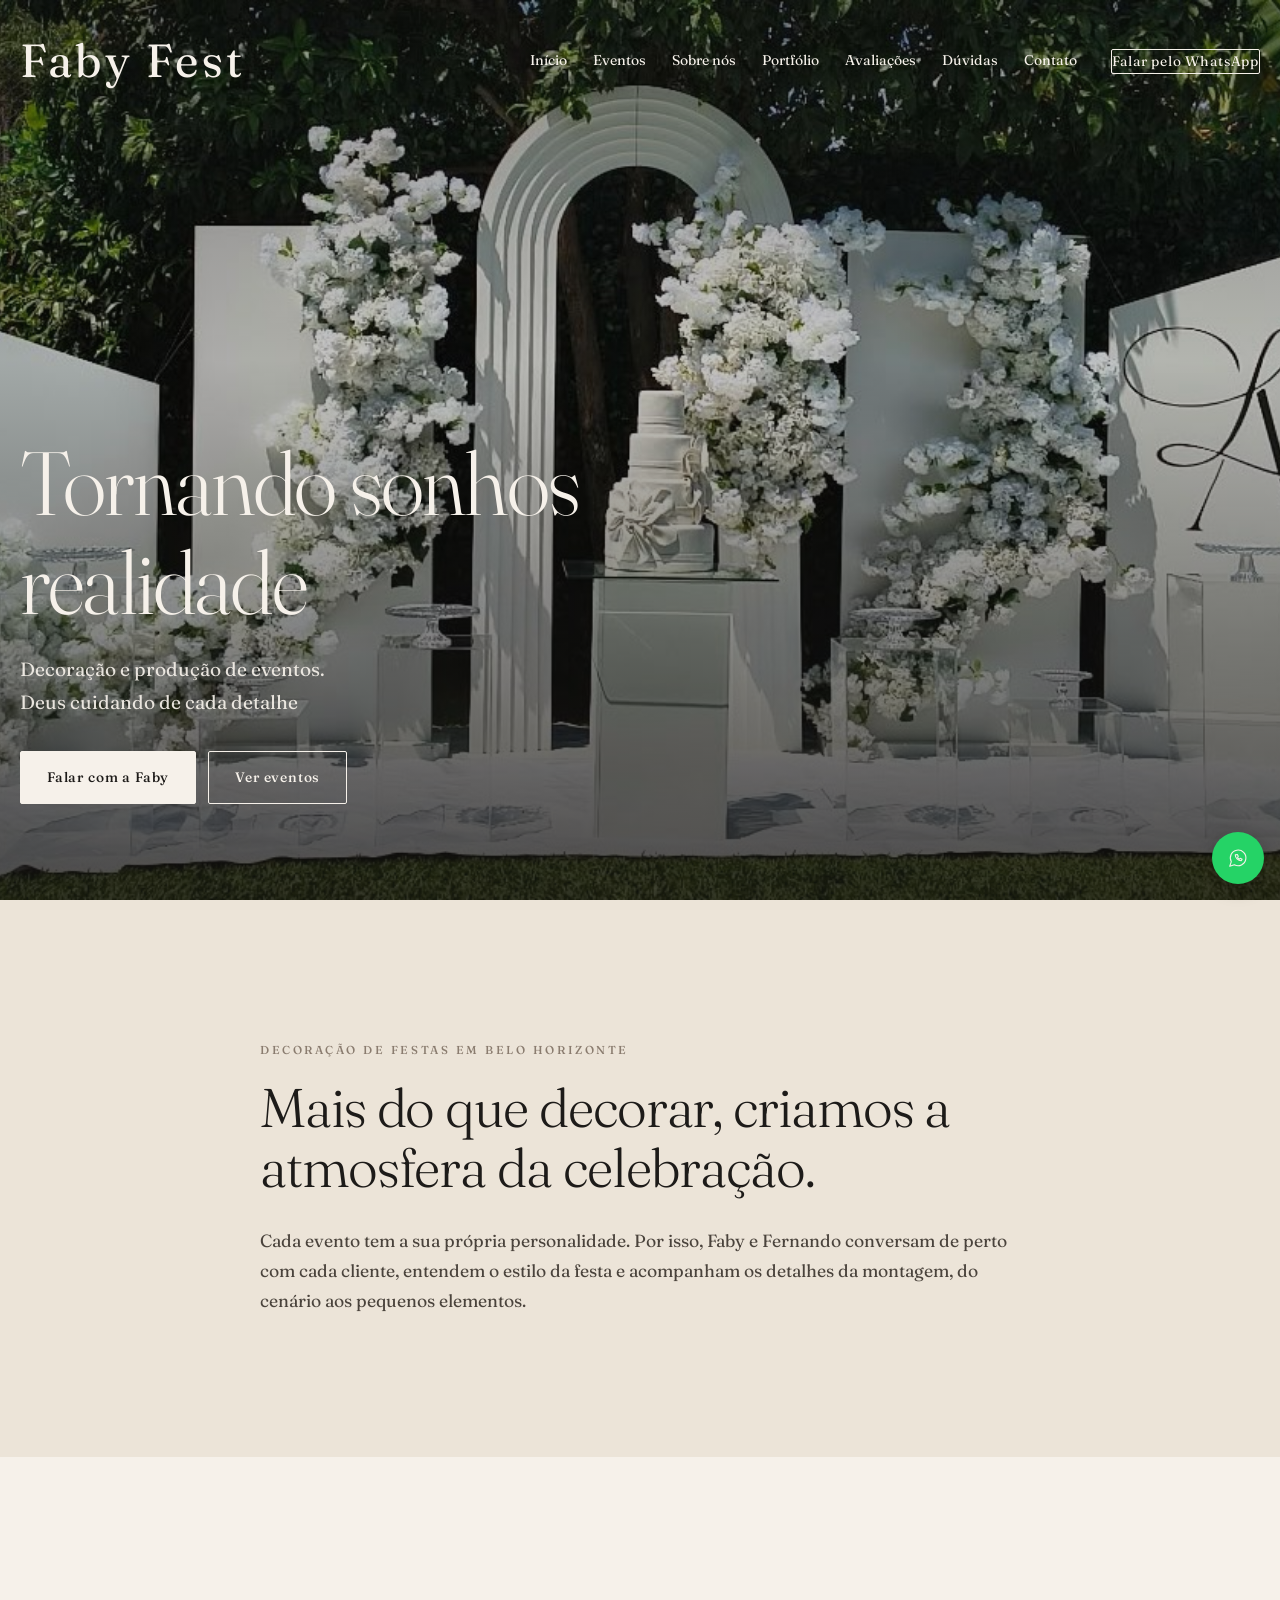
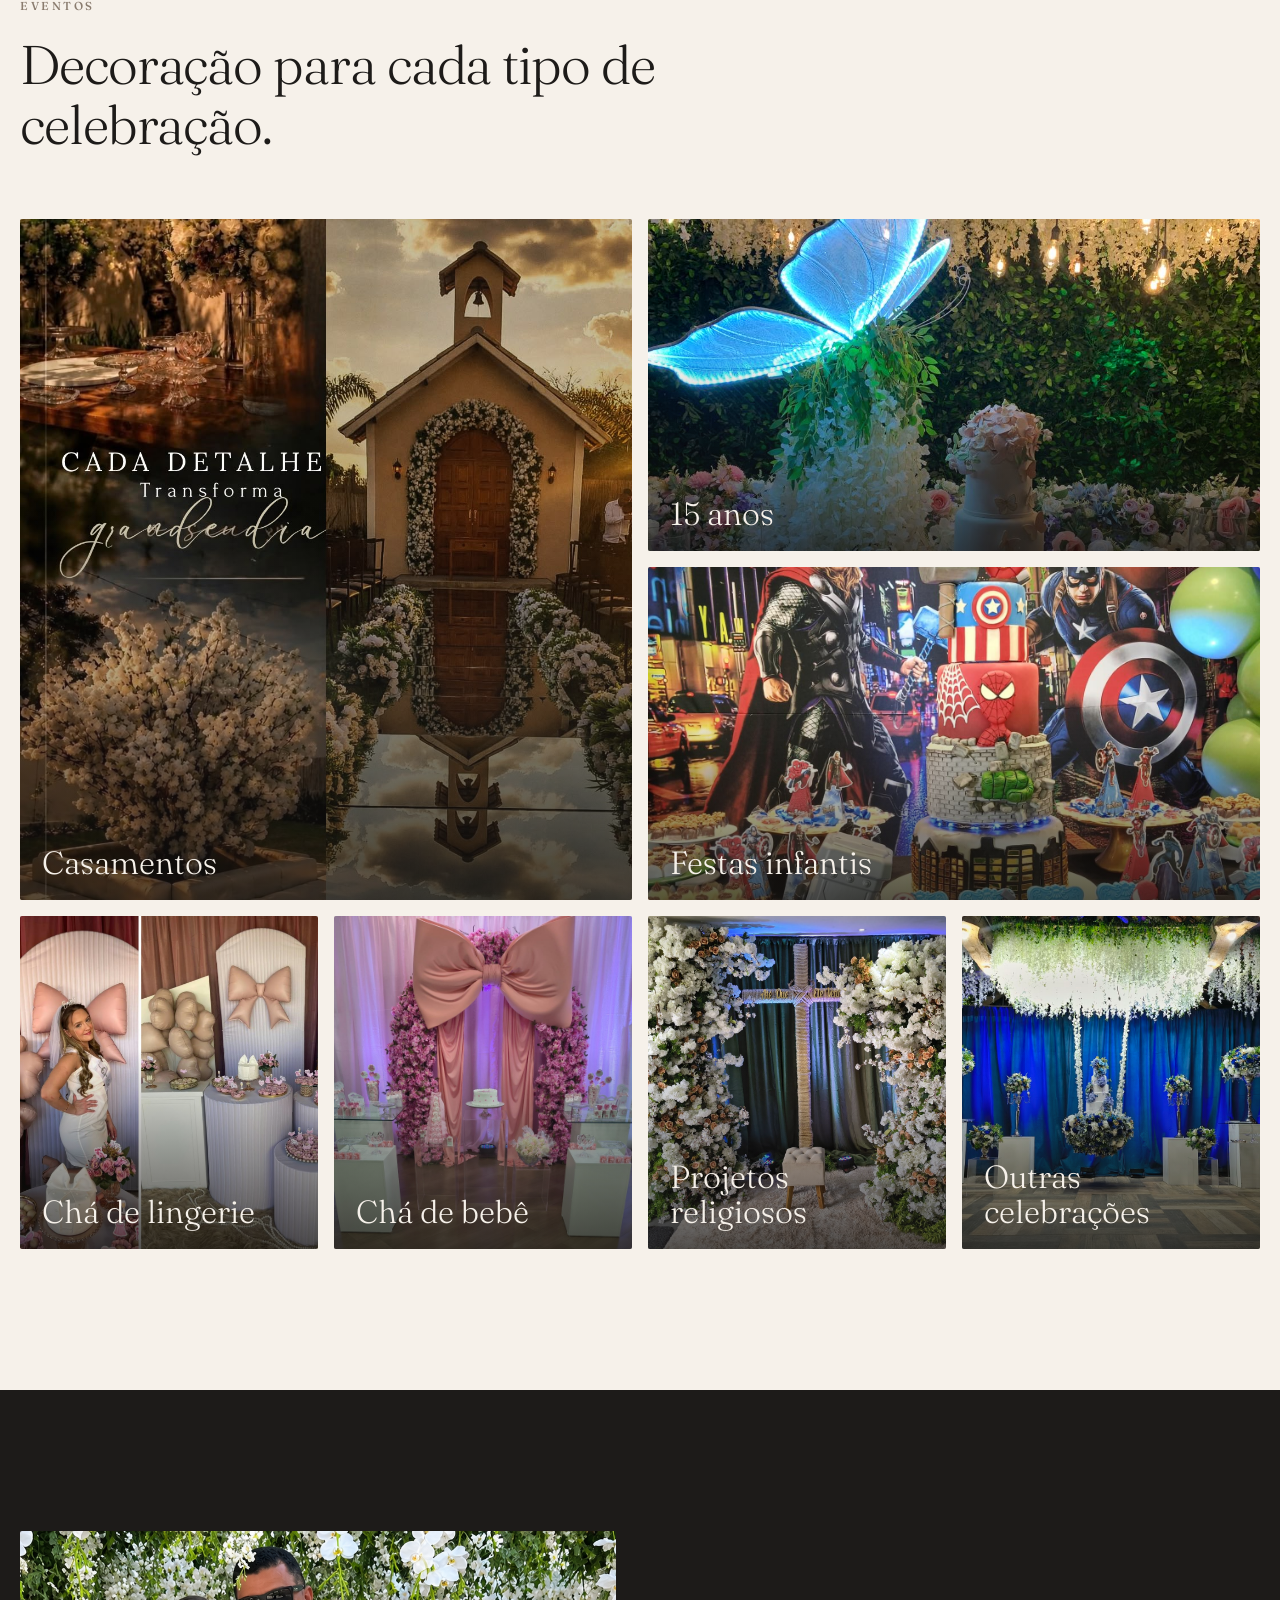
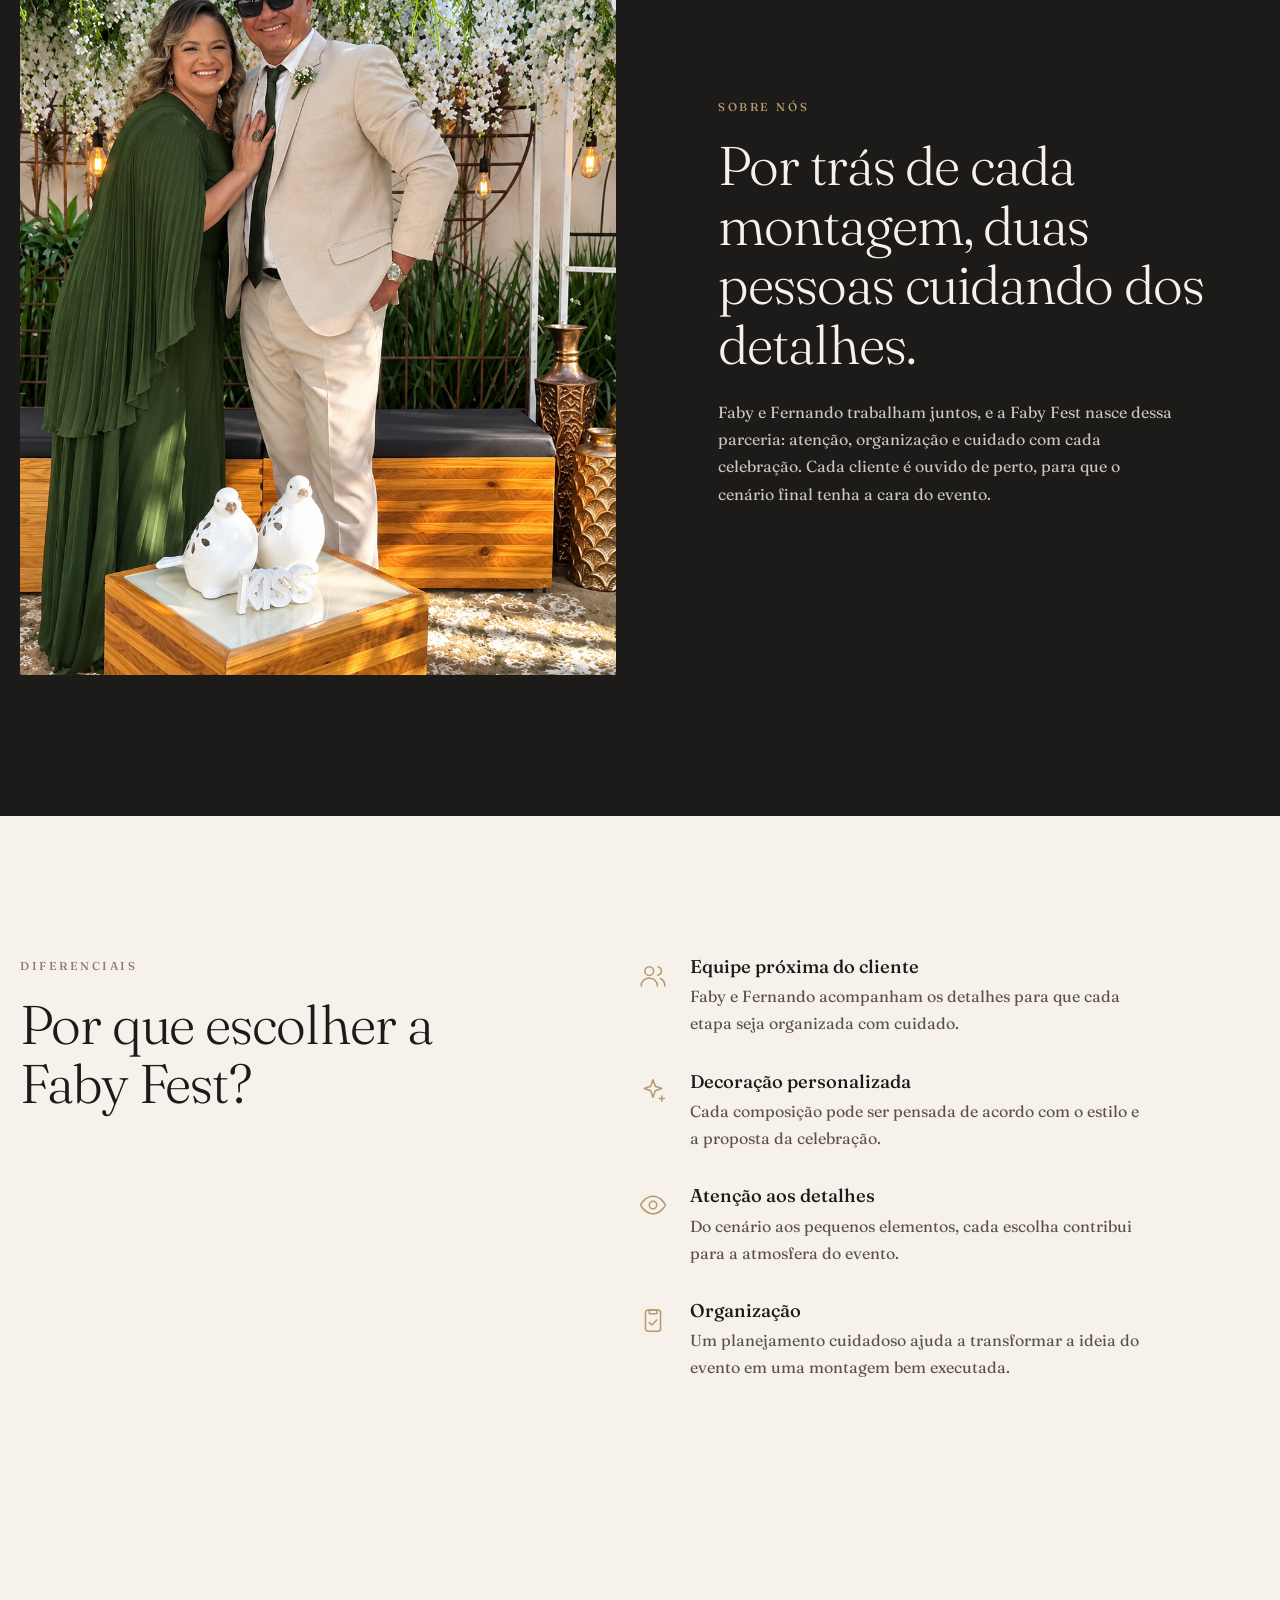
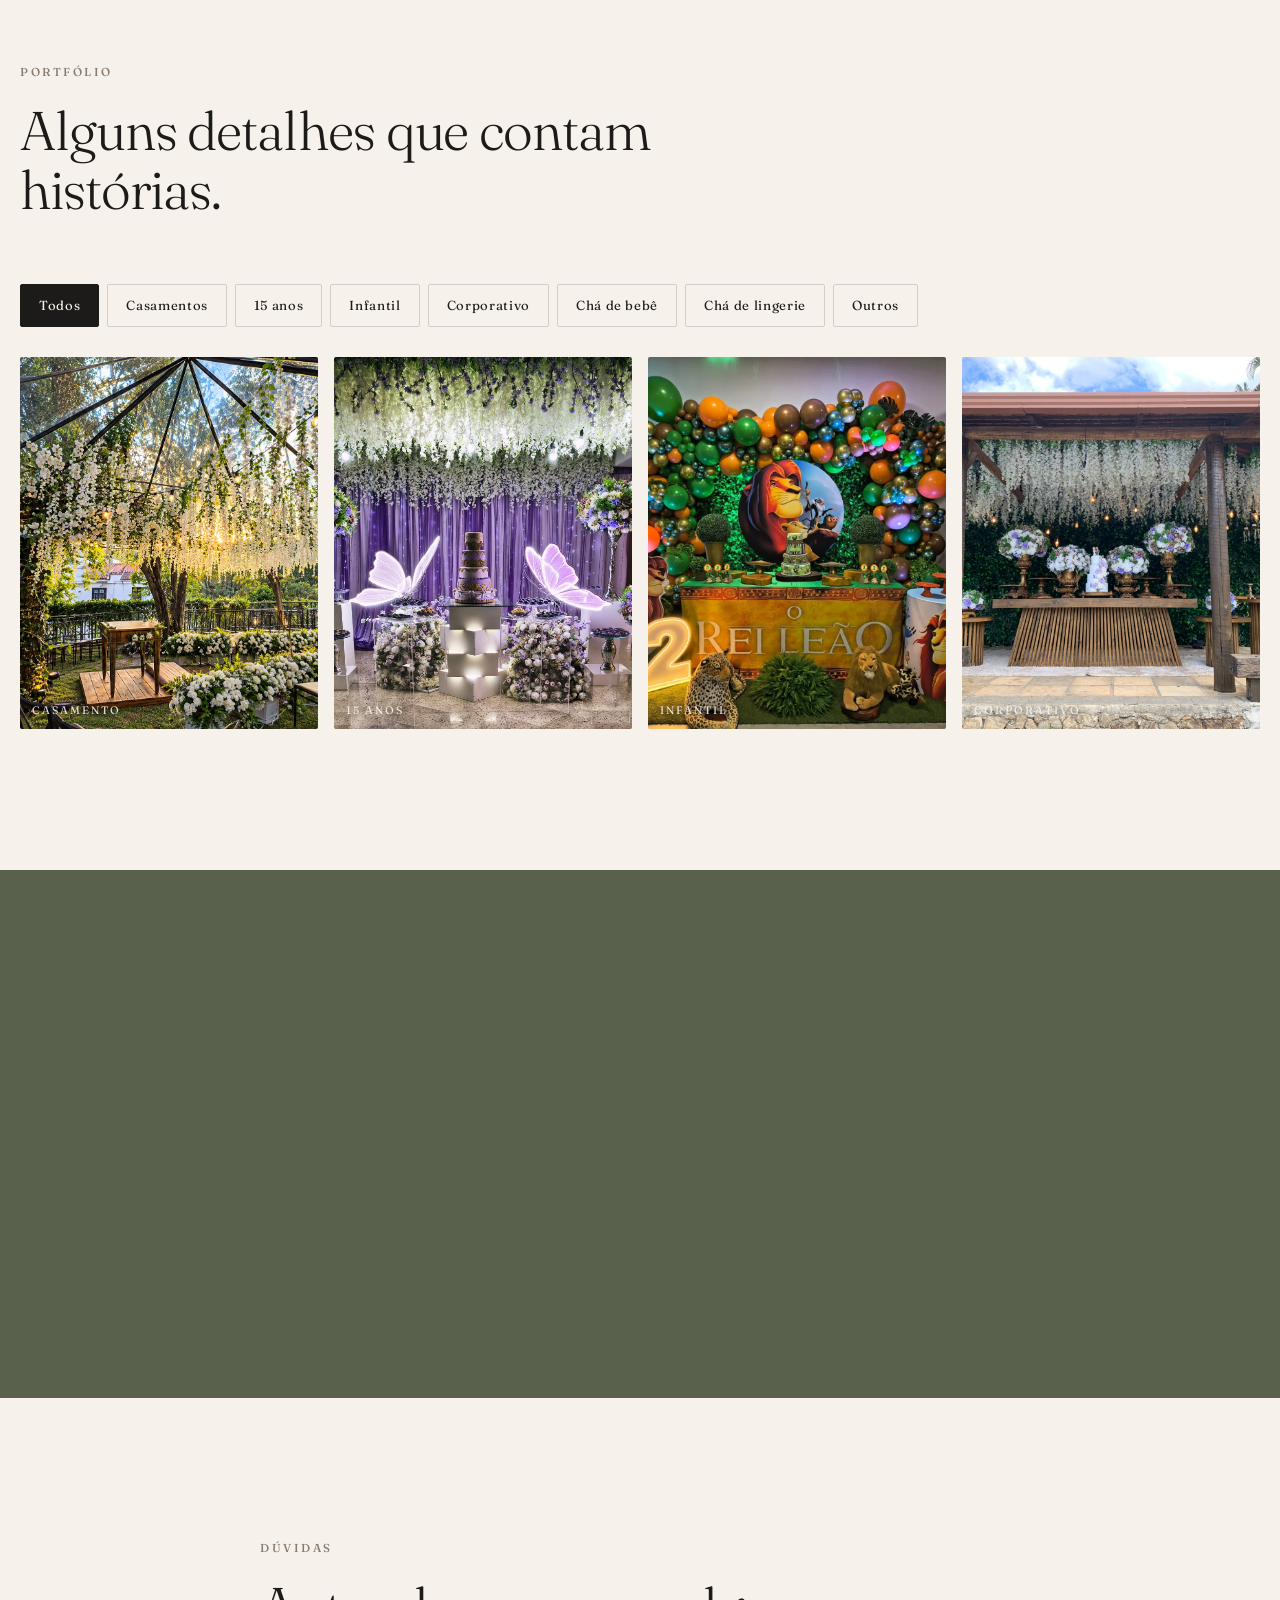
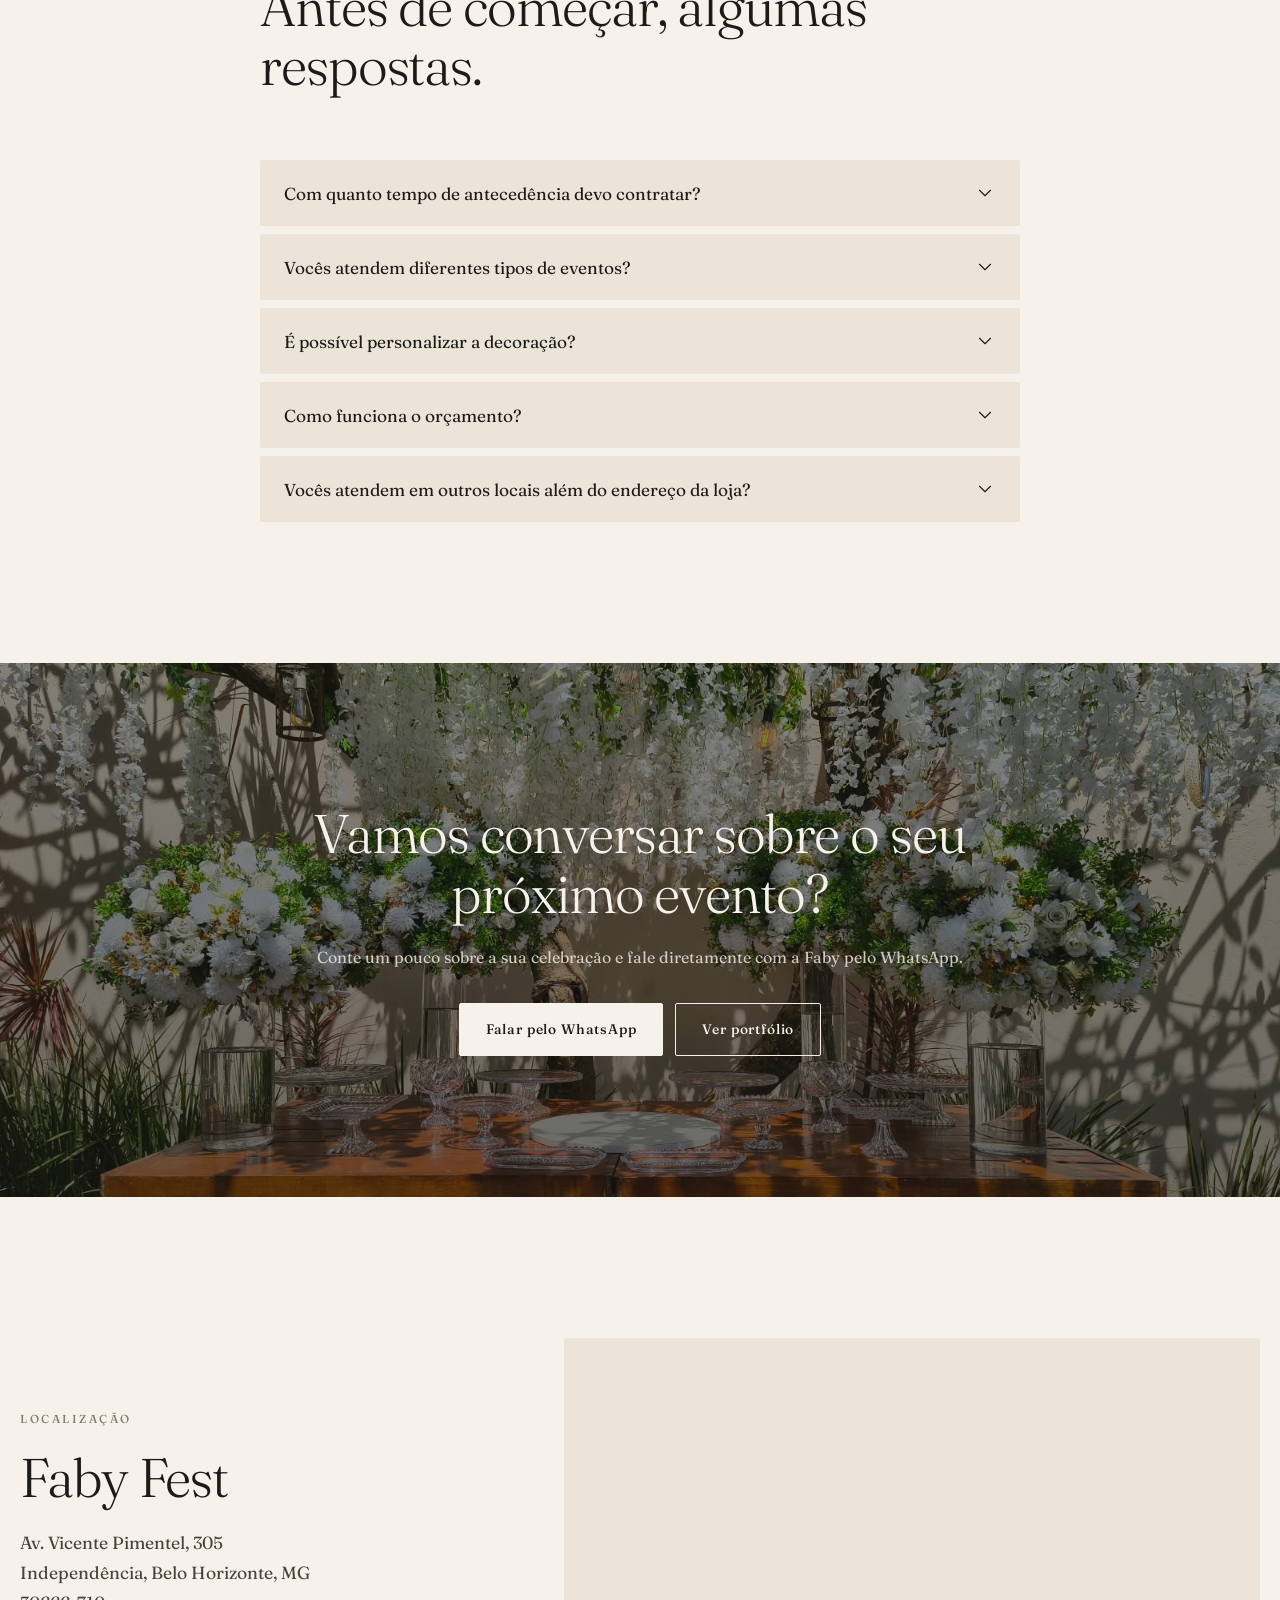
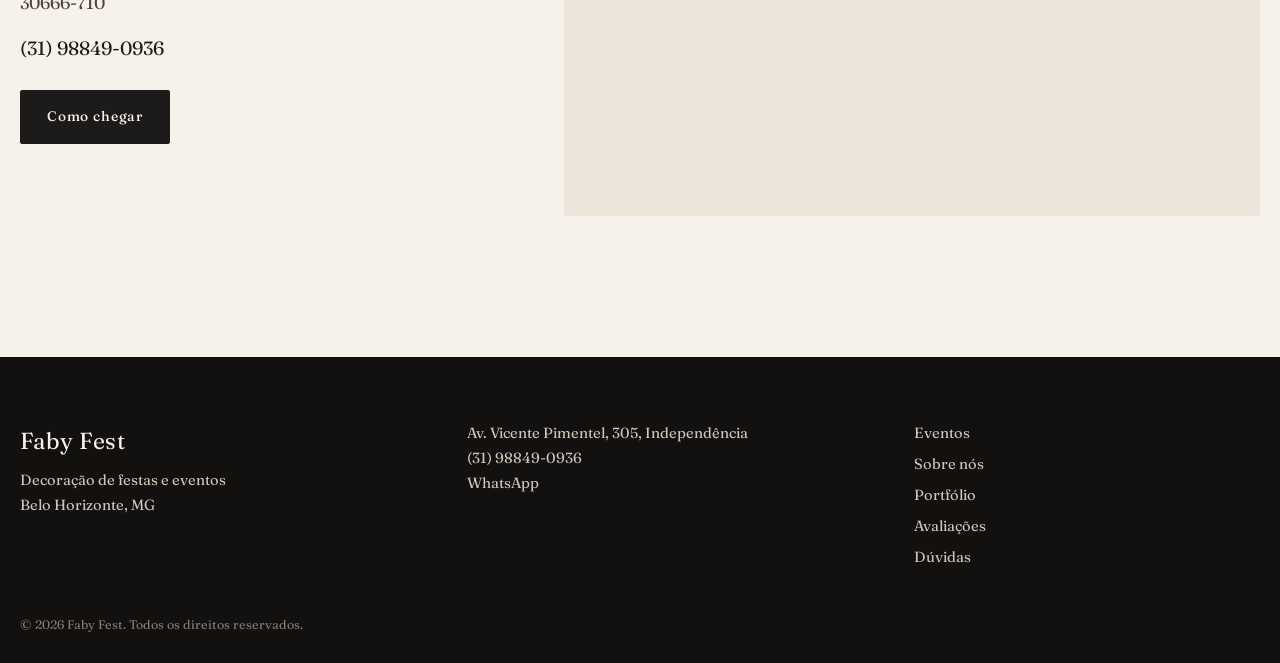
==== commit 3ec1f420: "Atualização do site Faby Fest e melhoria das imagens" ====
--- a/index.html
+++ b/index.html
@@ -52,9 +52,8 @@
 <section class="hero" id="inicio">
   <img src="images/hero-faby-fest.jpg" alt="Decoração de evento montada pela Faby Fest em Belo Horizonte" fetchpriority="high" onerror="this.style.display='none'">
   <div class="wrap hero-in">
-    <p class="eyebrow">Faby Fest</p>
     <h1>Tornando sonhos realidade</h1>
-    <p class="lead">Decoração e produção de eventos pensadas para transformar cada detalhe em parte da sua história.</p>
+    <p class="lead">Decoração e produção de eventos.<br>Deus cuidando de cada detalhe</p>
     <div class="actions">
       <a class="btn btn-solid" href="https://wa.me/5531988490936" data-wa target="_blank" rel="noopener">Falar com a Faby</a>
       <a class="btn btn-ghost" href="#eventos">Ver eventos</a>
@@ -78,7 +77,9 @@
       <figure class="s s1 rv"><img src="images/eventos-casamentos.jpg" alt="Decoração de casamento em Belo Horizonte" loading="lazy" onerror="this.style.display='none'"><figcaption><h3>Casamentos</h3><p>Composições pensadas para celebrar um dos dias mais especiais.</p></figcaption></figure>
       <figure class="s s2 rv"><img src="images/eventos-15-anos.jpg" alt="Decoração de festa de 15 anos" loading="lazy" onerror="this.style.display='none'"><figcaption><h3>15 anos</h3><p>Uma decoração marcante para uma celebração com personalidade.</p></figcaption></figure>
       <figure class="s s3 rv"><img src="images/eventos-infantis.jpg" alt="Decoração de festa infantil temática" loading="lazy" onerror="this.style.display='none'"><figcaption><h3>Festas infantis</h3><p>Cenários lúdicos, delicados e criados para cada tema.</p></figcaption></figure>
-      <figure class="s s5 rv"><img src="images/eventos-corporativos.jpg" alt="Decoração de eventos corporativos" loading="lazy" onerror="this.style.display='none'"><figcaption><h3>Eventos corporativos</h3><p>Ambientes planejados para receber convidados, equipes e clientes com personalidade.</p></figcaption></figure>
+      <figure class="s s4 rv"><img src="images/eventos-cha-bebe-lingerie.jpg" alt="Decoração de chá de lingerie" loading="lazy" onerror="this.style.display='none'"><figcaption><h3>Chá de lingerie</h3><p>Ambientações delicadas e cheias de carinho para o chá de lingerie.</p></figcaption></figure>
+      <figure class="s s7 rv"><img src="images/eventos-cha-de-bebe.jpg" alt="Decoração de chá de bebê" loading="lazy" onerror="this.style.display='none'"><figcaption><h3>Chá de bebê</h3><p>Ambientações delicadas e cheias de carinho para receber o bebê que está chegando.</p></figcaption></figure>
+      <figure class="s s5 rv"><img src="images/eventos-corporativos.jpg" alt="Decoração de projetos religiosos" loading="lazy" onerror="this.style.display='none'"><figcaption><h3>Projetos religiosos</h3><p>Decoração pensada para celebrar momentos de fé, cerimônias e encontros especiais.</p></figcaption></figure>
       <figure class="s s6 rv"><img src="images/eventos-outros.jpg" alt="Decoração personalizada para outras celebrações" loading="lazy" onerror="this.style.display='none'"><figcaption><h3>Outras celebrações</h3><p>Projetos personalizados para diferentes momentos e formatos de evento.</p></figcaption></figure>
     </div>
   </div>
@@ -111,7 +112,7 @@
   <div class="wrap">
     <div class="head rv"><p class="eyebrow dark">Portfólio</p><h2>Alguns detalhes que contam histórias.</h2></div>
     <div class="filters" role="group" aria-label="Filtrar galeria">
-      <button class="on" data-f="all">Todos</button><button data-f="casamento">Casamentos</button><button data-f="15anos">15 anos</button><button data-f="infantil">Infantil</button><button data-f="corporativo">Corporativo</button>
+      <button class="on" data-f="all">Todos</button><button data-f="casamento">Casamentos</button><button data-f="15anos">15 anos</button><button data-f="infantil">Infantil</button><button data-f="corporativo">Corporativo</button><button data-f="chabebe">Chá de bebê</button><button data-f="chalingerie">Chá de lingerie</button><button data-f="outros">Outros</button>
     </div>
     <div class="gal" id="gal">
       <button class="g g1" data-c="casamento" data-l="Casamento"><img src="images/portfolio-01.jpg" alt="Detalhe de decoração de casamento" loading="lazy" onerror="this.style.display='none'"><span>Casamento</span></button>
@@ -121,6 +122,9 @@
       <button class="g g6" data-c="casamento" data-l="Casamento"><img src="images/portfolio-06.jpg" alt="Mesa e cenário de casamento decorados" loading="lazy" onerror="this.style.display='none'"><span>Casamento</span></button>
       <button class="g g7" data-c="infantil" data-l="Infantil"><img src="images/portfolio-07.jpg" alt="Cenário lúdico de festa infantil" loading="lazy" onerror="this.style.display='none'"><span>Infantil</span></button>
       <button class="g g8" data-c="15anos" data-l="15 anos"><img src="images/portfolio-08.jpg" alt="Painel e mesa de festa de 15 anos" loading="lazy" onerror="this.style.display='none'"><span>15 anos</span></button>
+      <button class="g g9" data-c="chabebe" data-l="Chá de bebê"><img src="images/portfolio-09.jpg" alt="Detalhe de decoração de chá de bebê" loading="lazy" onerror="this.style.display='none'"><span>Chá de bebê</span></button>
+      <button class="g g11" data-c="chalingerie" data-l="Chá de lingerie"><img src="images/portfolio-11.jpg" alt="Detalhe de decoração de chá de lingerie" loading="lazy" onerror="this.style.display='none'"><span>Chá de lingerie</span></button>
+      <button class="g g12" data-c="outros" data-l="Outros"><img src="images/portfolio-12.jpg" alt="Detalhe de decoração de outra celebração" loading="lazy" onerror="this.style.display='none'"><span>Outros</span></button>
     </div>
   </div>
 </section>
@@ -197,4 +201,4 @@
 </div>
 <script src="script.js" defer></script>
 </body>
-</html>+</html>
--- a/style.css
+++ b/style.css
@@ -32,6 +32,7 @@
 .site-header.solid{background:rgba(246,241,234,.95);color:var(--ink);padding:10px 0;backdrop-filter:blur(8px)}
 .bar{display:flex;align-items:center;justify-content:space-between}
 .brand{font-size:1.45rem;font-weight:400;letter-spacing:.02em}
+.site-header .brand{font-size:2.9rem;letter-spacing:.07em}
 .nav{position:fixed;inset:0 0 0 auto;width:min(340px,86vw);background:var(--ink);color:var(--ivory);display:flex;flex-direction:column;justify-content:center;gap:6px;padding:40px 32px;transform:translateX(100%);transition:transform .4s cubic-bezier(.2,.7,.2,1);visibility:hidden}
 .nav.open{transform:none;visibility:visible}
 .nav a{font-size:1.5rem;font-weight:300;padding:6px 0}
@@ -55,7 +56,14 @@
 .lead{max-width:44ch;margin-top:22px;font-size:clamp(1rem,2.4vw,1.2rem);opacity:.92}
 .scroll{position:absolute;z-index:2;right:24px;bottom:28px;opacity:.8}
 .hero-in .eyebrow{color:var(--ivory);opacity:.85}
-@media(max-width:767px){.hero h1{font-size:2.9rem}.hero .lead{font-size:1.1rem}}
+@media(max-width:767px){
+.hero{align-items:center}
+.hero-in{padding:104px 0 64px}
+.hero-in .eyebrow{font-size:.82rem}
+.hero h1{font-size:3.1rem}
+.hero .lead{font-size:1.2rem}
+.hero .actions .btn{font-size:.92rem;padding:14px 20px}
+}
 
 /* intro */
 .intro{background:var(--sand)}
@@ -79,7 +87,7 @@
 .seg{grid-template-columns:repeat(12,1fr);grid-auto-rows:clamp(200px,26vw,400px);gap:16px}
 .s img{object-position:center 40%}
 .s1{grid-column:1/7;grid-row:1/3}.s2{grid-column:7/13;grid-row:1/2}.s3{grid-column:7/13;grid-row:2/3}
-.s5{grid-column:1/7;grid-row:3/4}.s6{grid-column:7/13;grid-row:3/4}
+.s4{grid-column:1/4;grid-row:3/4}.s7{grid-column:4/7;grid-row:3/4}.s5{grid-column:7/10;grid-row:3/4}.s6{grid-column:10/13;grid-row:3/4}
 }
 
 /* story */
